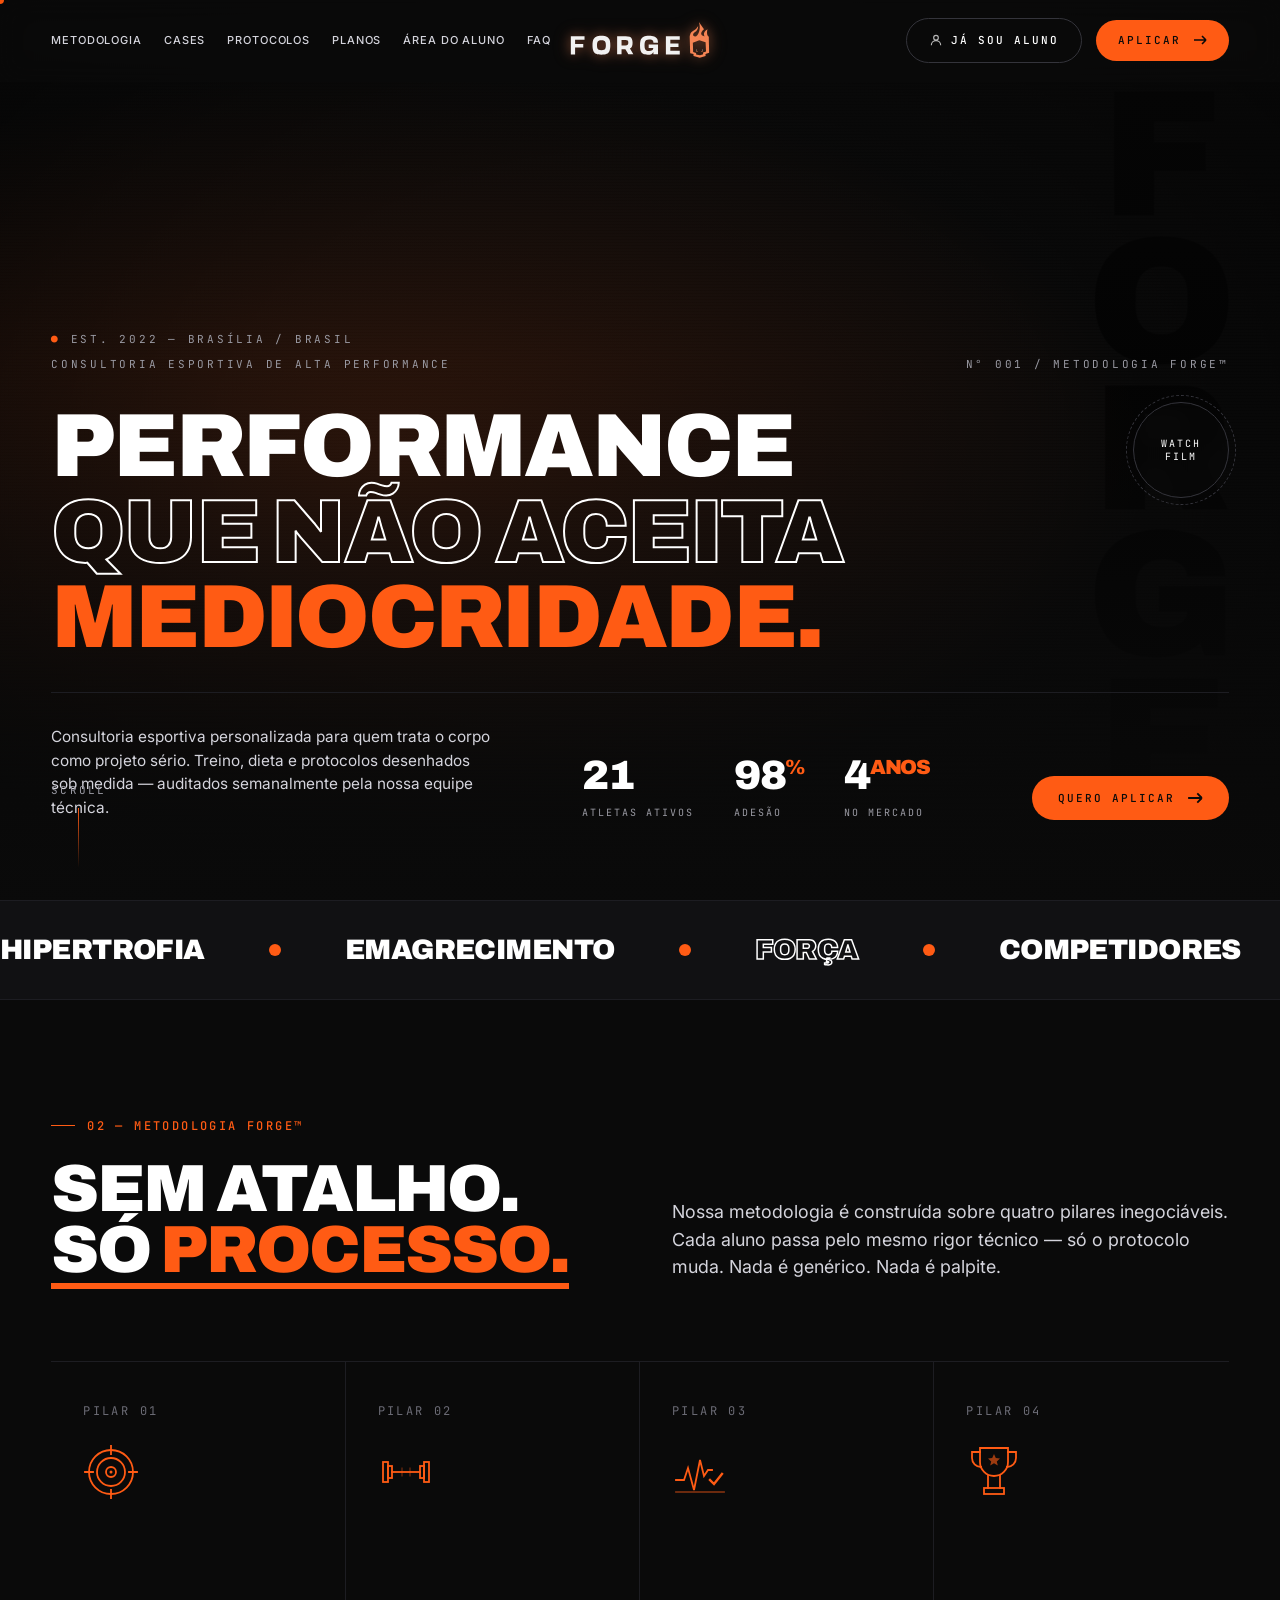
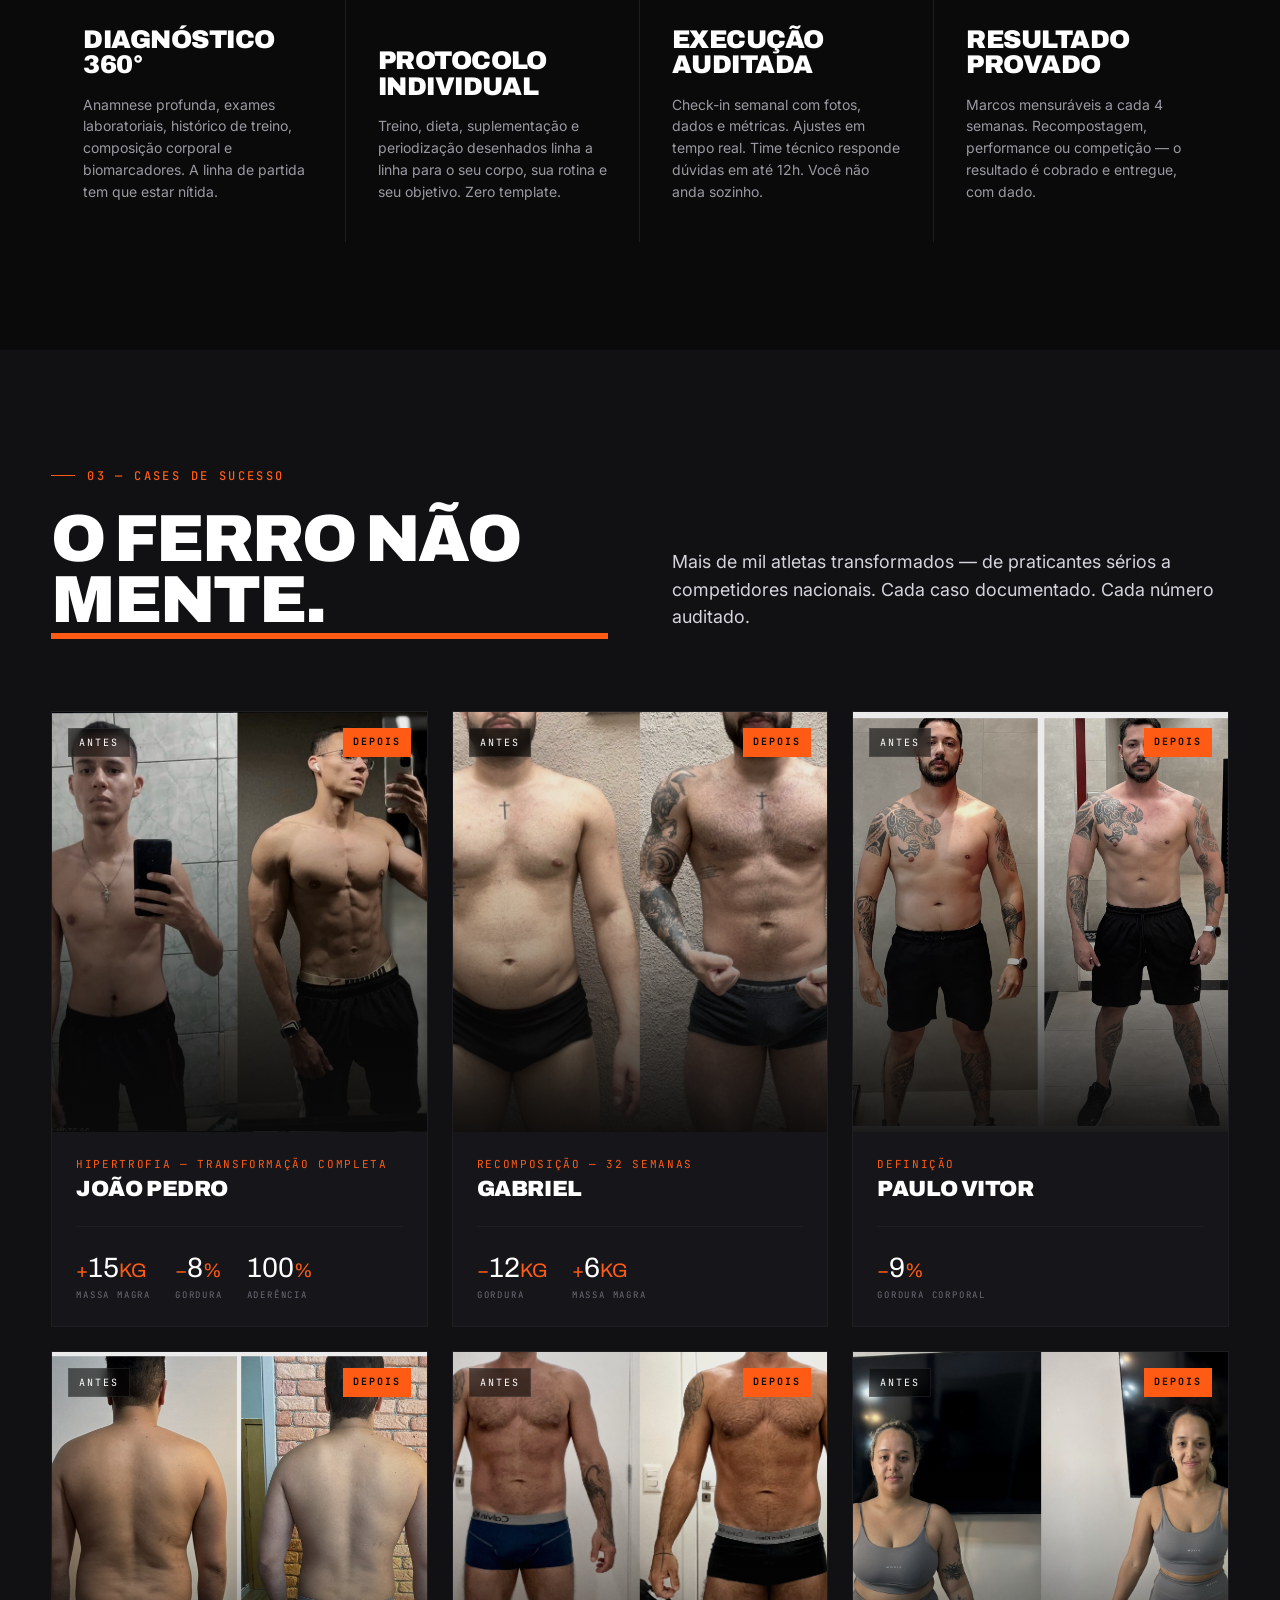
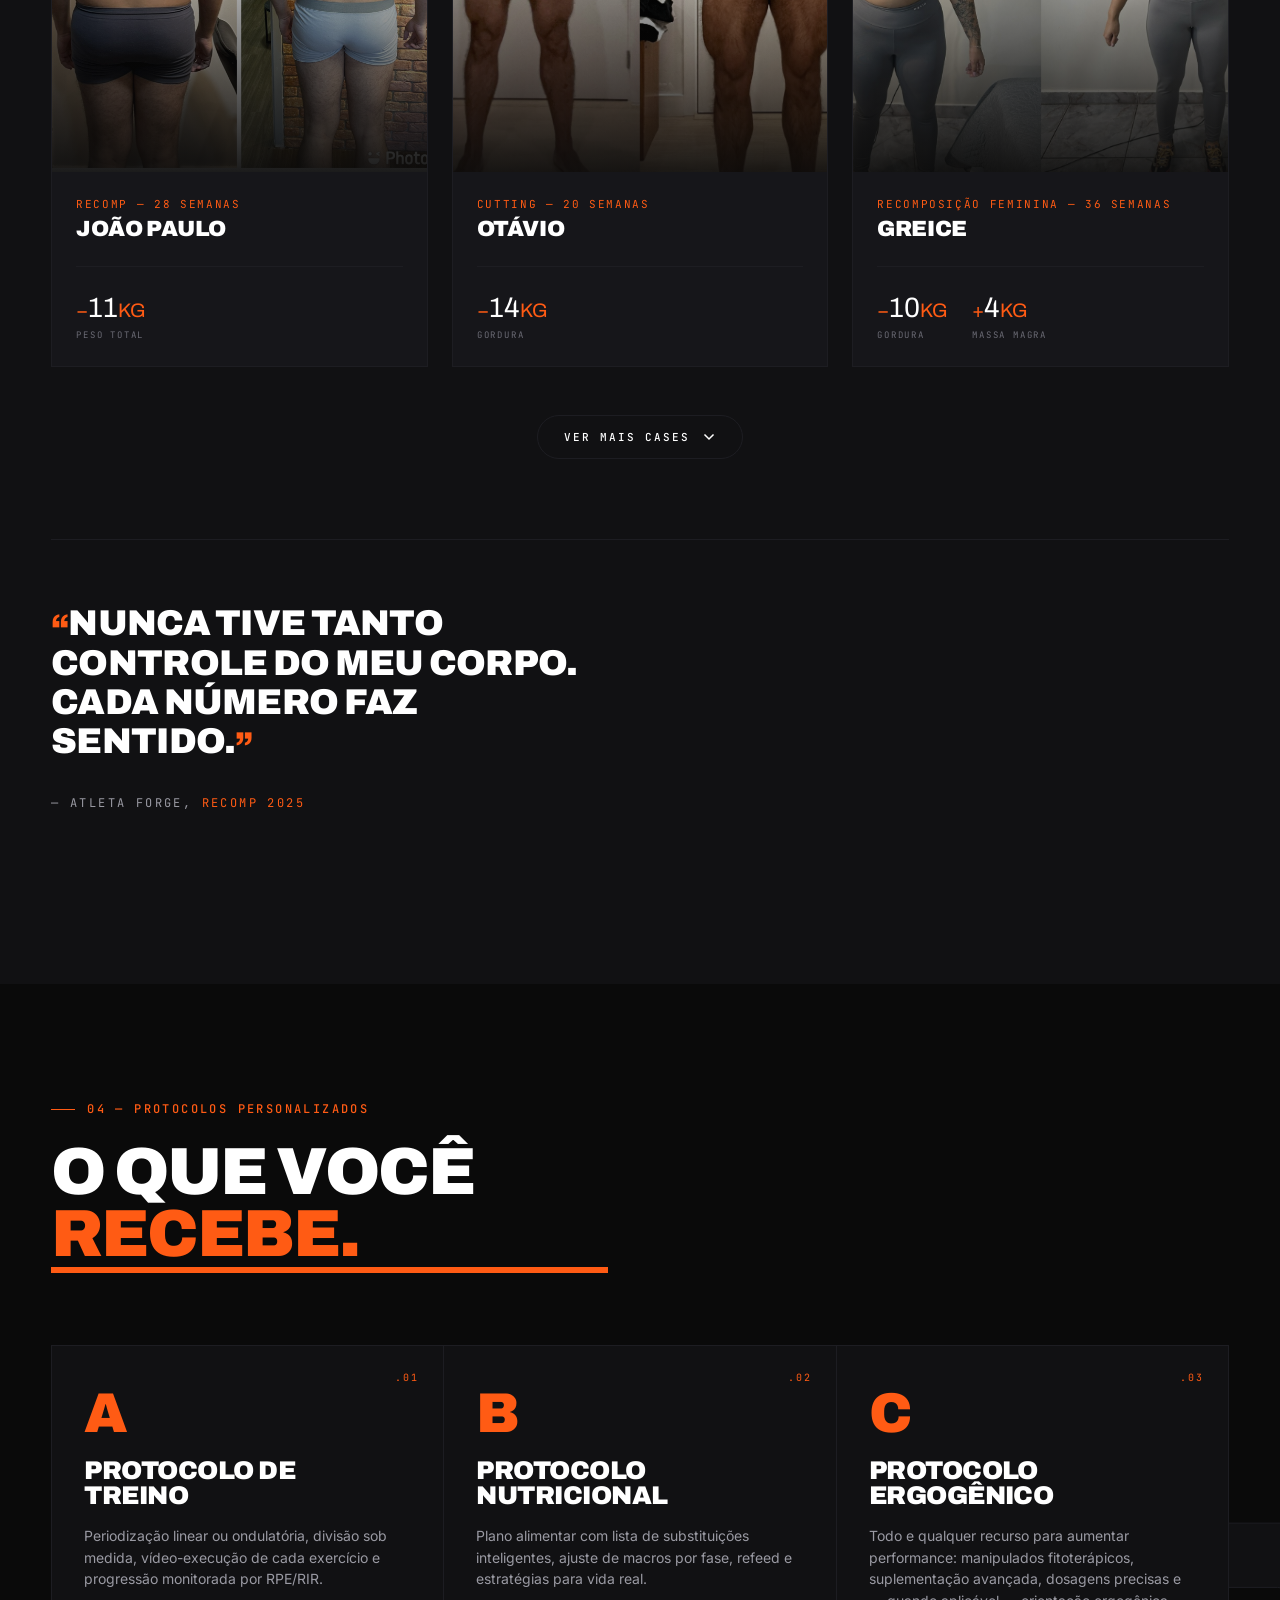
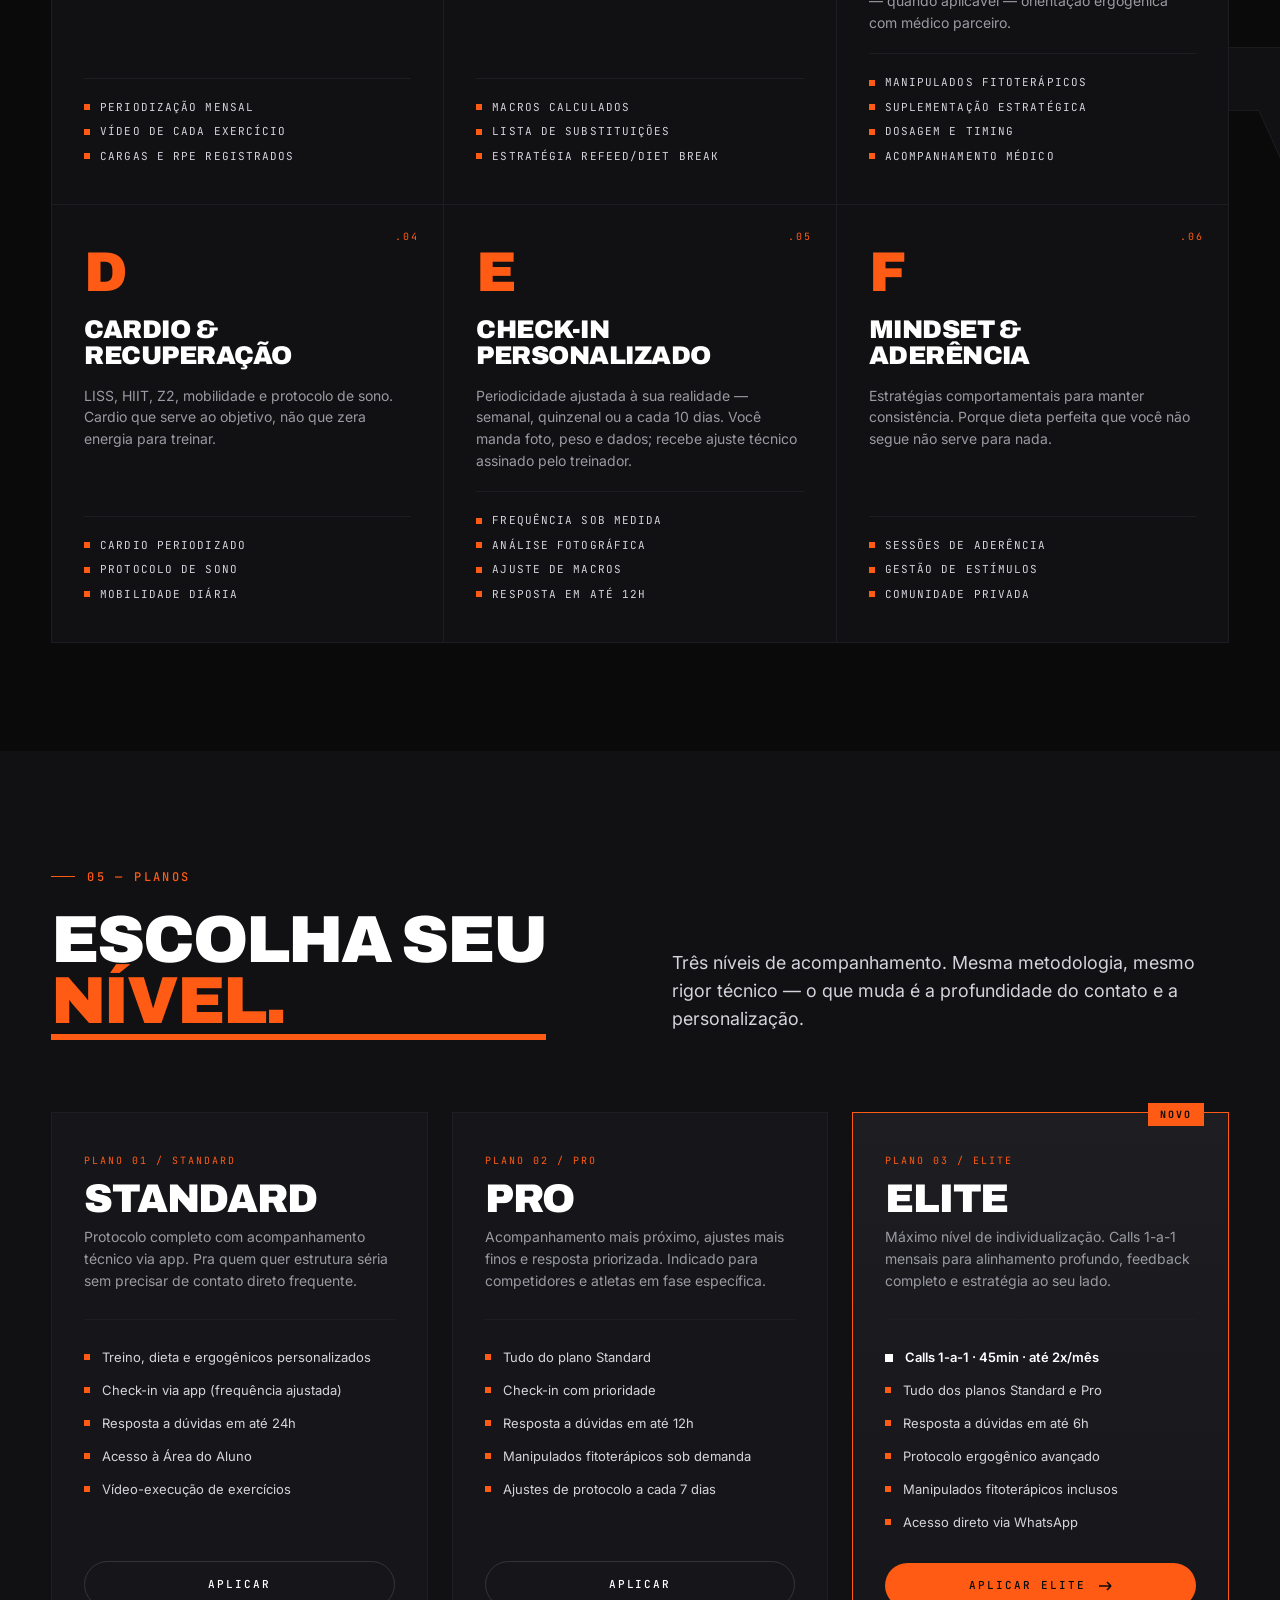
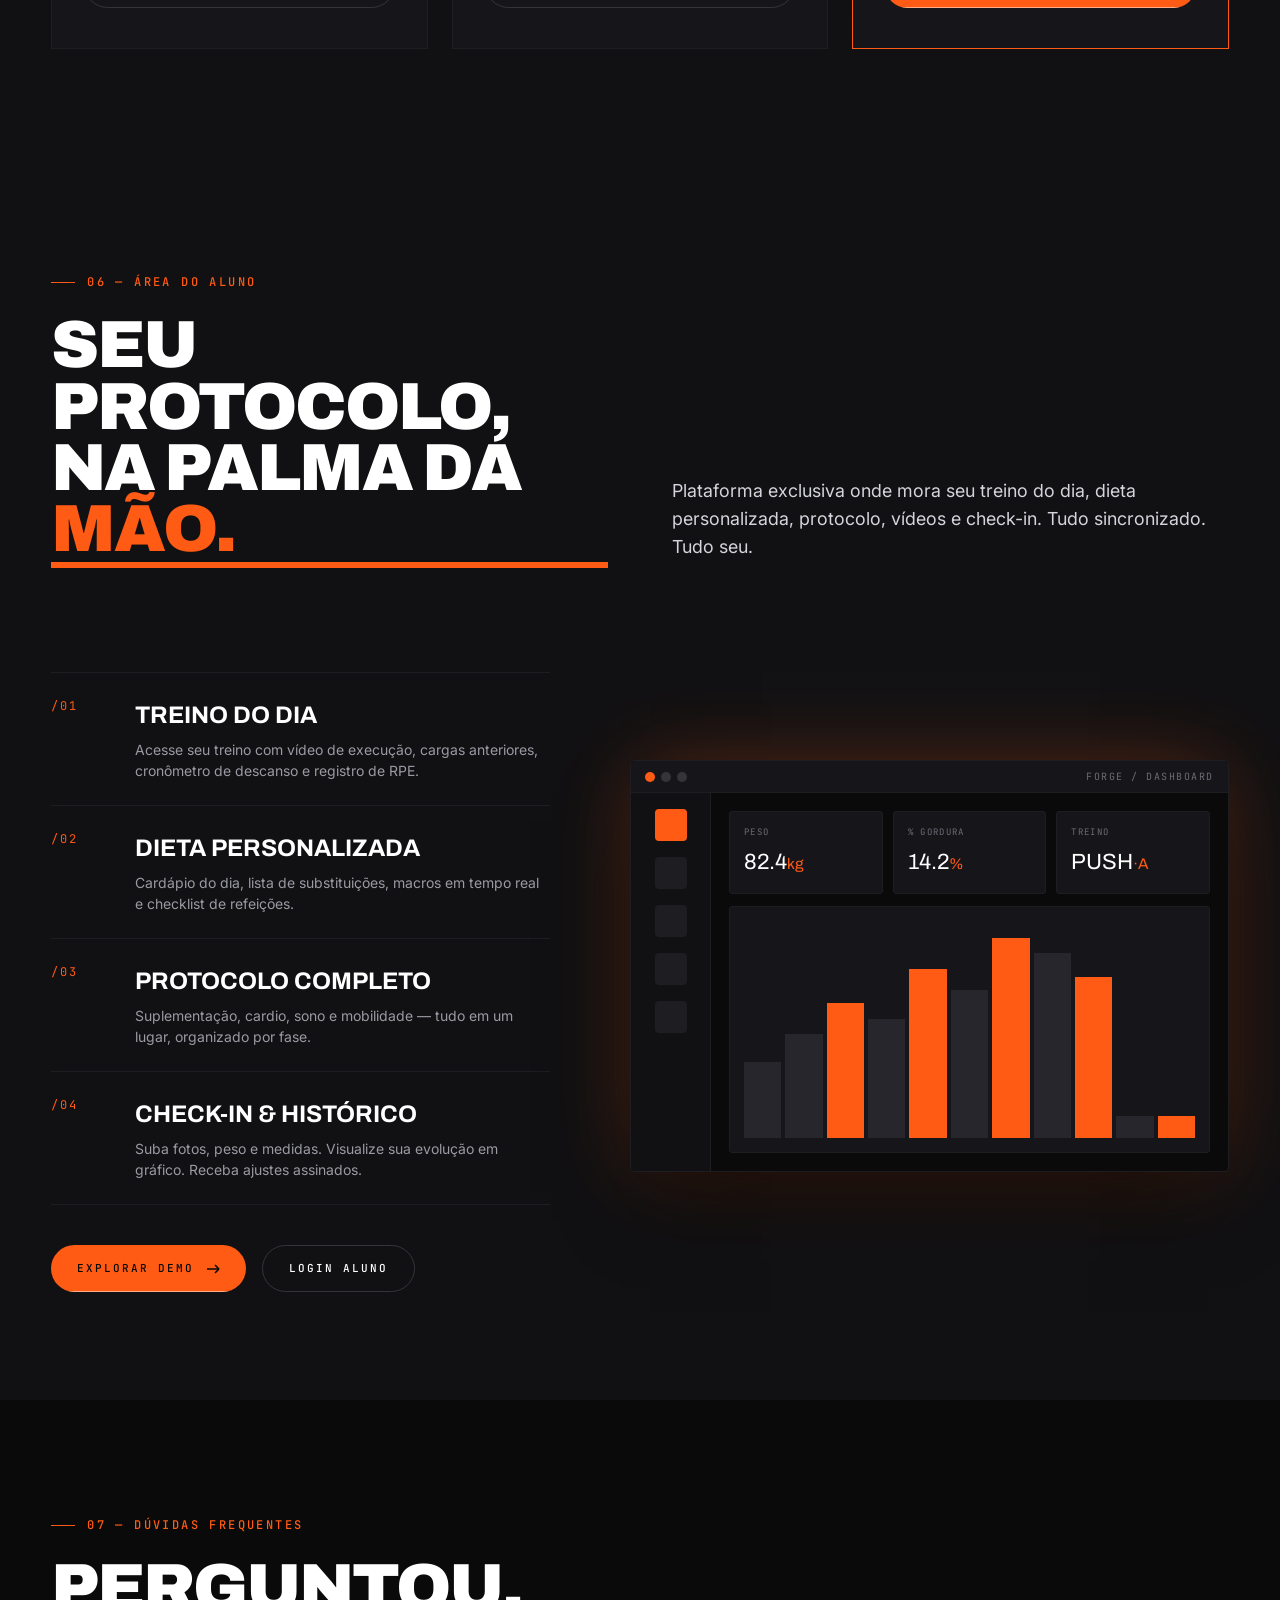
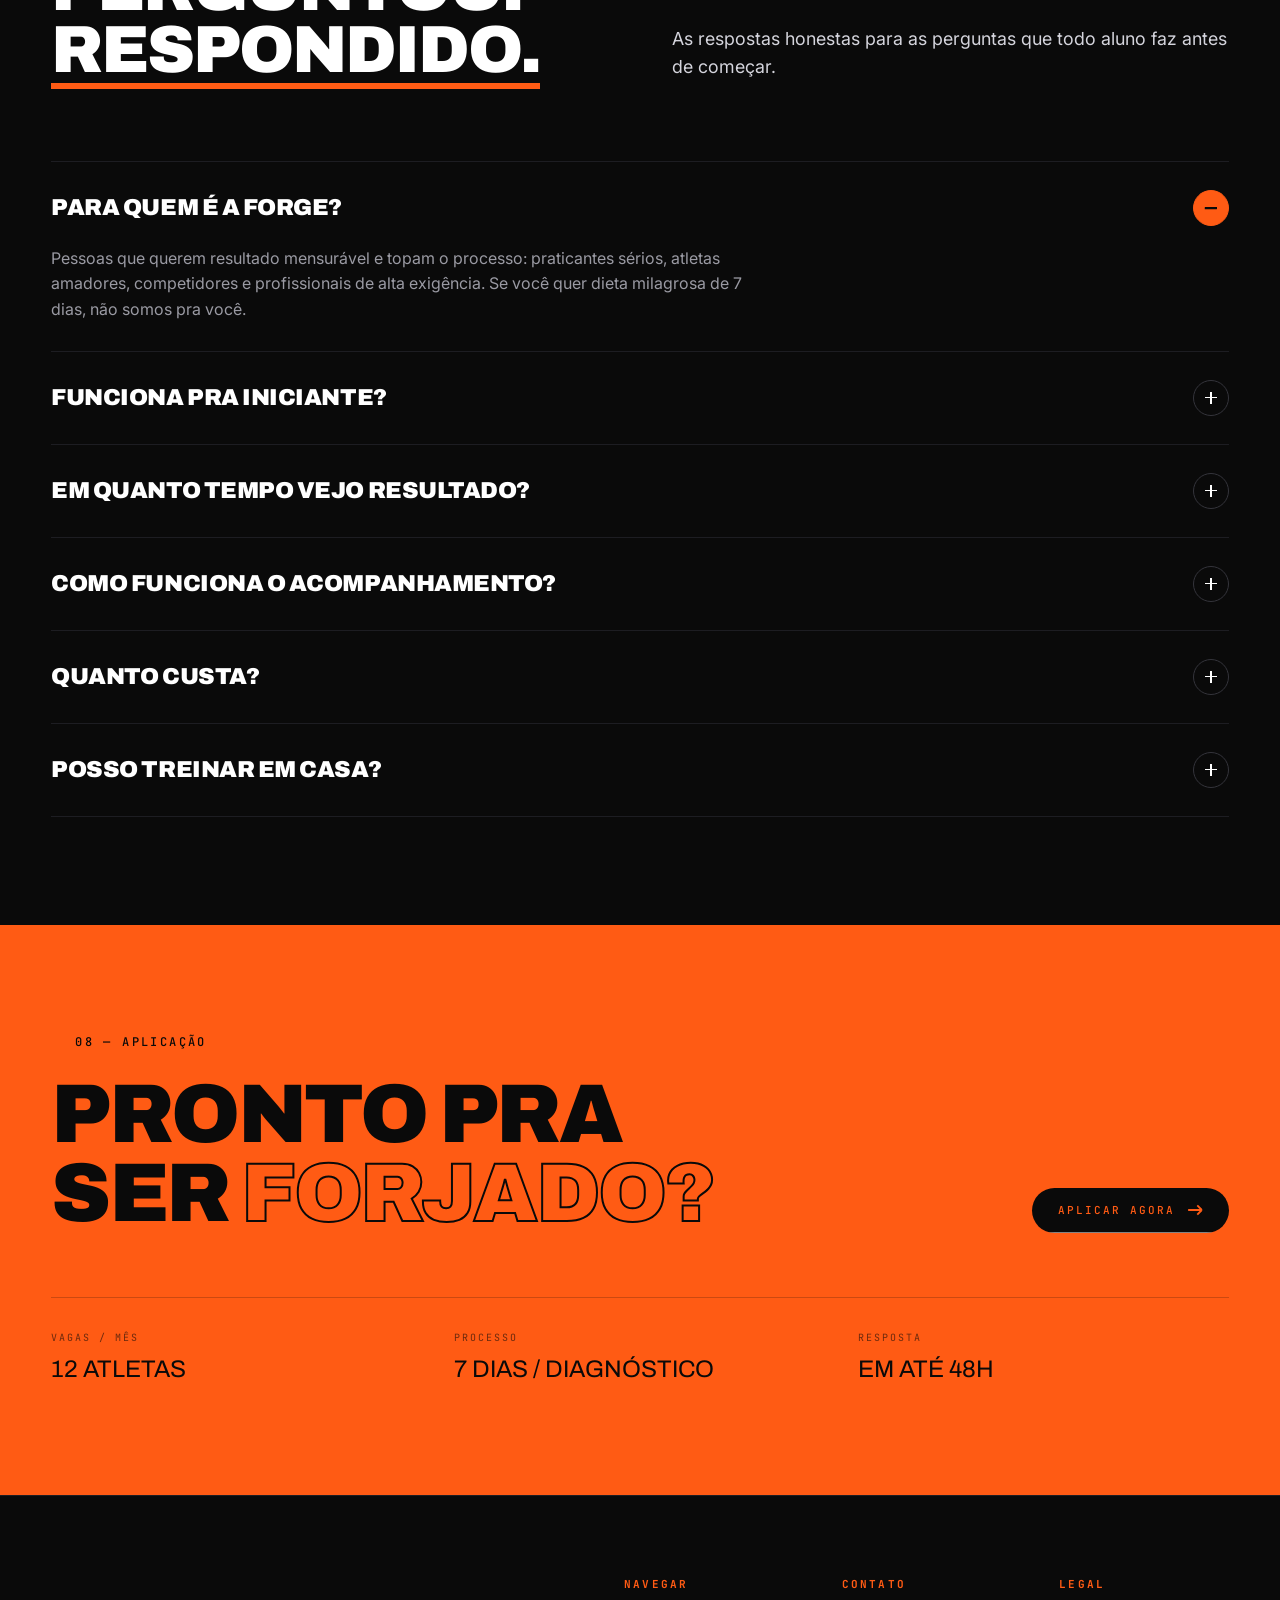
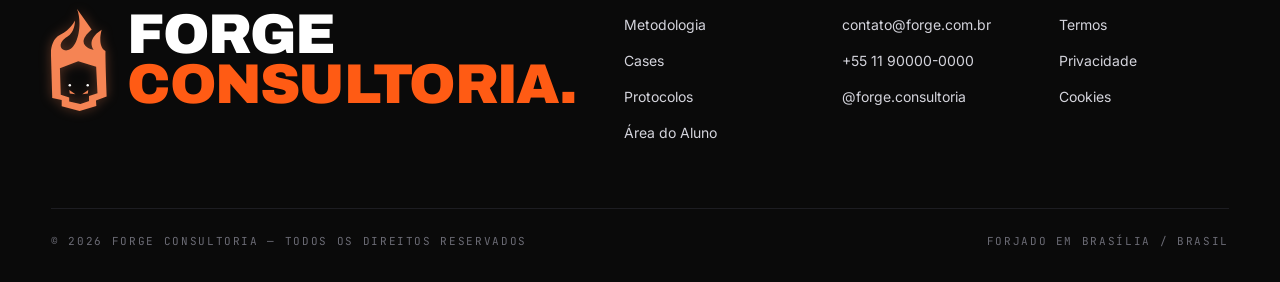
==== index.html @ 70655de9 "Implement FORGE landing page from design bundle Brings in the index.html and its imports (styles.css" ====
<!doctype html>
<html lang="pt-BR">
<head>
<meta charset="utf-8" />
<meta name="viewport" content="width=device-width, initial-scale=1" />
<title>FORGE — Consultoria Esportiva de Alta Performance</title>
<link rel="stylesheet" href="styles.css" />
<link rel="icon" href="assets/forge-logo.svg" type="image/svg+xml" />
</head>
<body>

<!-- ============ NAV ============ -->
<header class="nav">
  <nav class="nav-links nav-links-left">
    <a href="#metodologia">Metodologia</a>
    <a href="#cases">Cases</a>
    <a href="#protocolos">Protocolos</a>
    <a href="#planos">Planos</a>
    <a href="#area-aluno">Área do Aluno</a>
    <a href="#faq">FAQ</a>
  </nav>
  <a class="nav-logo" href="#top" aria-label="FORGE">
    <span data-forge-wordmark="36" class="nav-wordmark"></span>
  </a>
  <div class="nav-actions">
    <a href="area-aluno.html" class="nav-student">
      <svg width="14" height="14" viewBox="0 0 24 24" fill="none" stroke="currentColor" stroke-width="2">
        <path d="M12 12a4 4 0 100-8 4 4 0 000 8zM4 21a8 8 0 0116 0"/>
      </svg>
      <span>Já sou Aluno</span>
    </a>
    <a href="aplicar.html" class="btn btn-primary nav-cta" style="padding:12px 22px"><span>Aplicar</span>
      <svg width="14" height="10" viewBox="0 0 14 10" fill="none"><path d="M1 5h12m0 0L9 1m4 4L9 9" stroke="currentColor" stroke-width="1.6"/></svg>
    </a>
  </div>
</header>

<!-- ============ HERO ============ -->
<section class="hero" id="top">
  <div class="hero-video">
    <video class="hero-video-el" src="assets/hero.mp4" autoplay muted loop playsinline preload="auto"></video>
    <div class="hero-mesh" aria-hidden="true"></div>
    <div class="hero-figure" aria-hidden="true">
      <span class="hero-wordmark">F</span>
      <span class="hero-wordmark">O</span>
      <span class="hero-wordmark">R</span>
      <span class="hero-wordmark">G</span>
      <span class="hero-wordmark">E</span>
    </div>
  </div>

  <button class="hero-play" aria-label="Assistir">
    <span>WATCH<br/>FILM</span>
  </button>

  <div class="container hero-content">
    <div class="hero-meta">
      <div class="hero-meta-left">
        <span class="hero-meta-tag"><span>●</span> EST. 2022 — BRASÍLIA / BRASIL</span>
        <span class="hero-meta-tag">CONSULTORIA ESPORTIVA DE ALTA PERFORMANCE</span>
      </div>
      <div class="hero-meta-tag">N° 001 / METODOLOGIA FORGE™</div>
    </div>

    <h1 class="hero-title">
      <div class="word"><span style="animation-delay:.05s">PERFORMANCE</span></div>
      <div class="word"><span style="animation-delay:.20s" class="stroke">QUE NÃO ACEITA</span></div>
      <div class="word"><span style="animation-delay:.35s" class="orange">MEDIOCRIDADE.</span></div>
    </h1>

    <div class="hero-bottom">
      <p class="hero-desc">
        Consultoria esportiva personalizada para quem trata o corpo como projeto sério. Treino, dieta e protocolos desenhados sob medida — auditados semanalmente pela nossa equipe técnica.
      </p>
      <div class="hero-stats reveal">
        <div>
          <div class="hero-stat-num"><span class="count" data-to="21">0</span></div>
          <div class="hero-stat-label">Atletas Ativos</div>
        </div>
        <div>
          <div class="hero-stat-num"><span class="count" data-to="98">0</span><sup>%</sup></div>
          <div class="hero-stat-label">Adesão</div>
        </div>
        <div>
          <div class="hero-stat-num"><span class="count" data-to="4">0</span><sup>ANOS</sup></div>
          <div class="hero-stat-label">No Mercado</div>
        </div>
      </div>
      <a href="aplicar.html" class="btn btn-primary"><span>QUERO APLICAR</span>
        <svg width="16" height="12" viewBox="0 0 14 10" fill="none"><path d="M1 5h12m0 0L9 1m4 4L9 9" stroke="currentColor" stroke-width="1.6"/></svg>
      </a>
    </div>
  </div>

  <div class="hero-scroll">
    <span>SCROLL</span>
    <div class="hero-scroll-line"></div>
  </div>
</section>

<!-- ============ MARQUEE ============ -->
<div class="marquee" aria-hidden="true">
  <div class="marquee-track">
    <span>HIPERTROFIA <span class="dot"></span> EMAGRECIMENTO <span class="dot"></span> <span class="stroke">FORÇA</span> <span class="dot"></span> COMPETIDORES <span class="dot"></span> ATLETAS <span class="dot"></span> <span class="stroke">PERFORMANCE</span> <span class="dot"></span></span>
    <span>HIPERTROFIA <span class="dot"></span> EMAGRECIMENTO <span class="dot"></span> <span class="stroke">FORÇA</span> <span class="dot"></span> COMPETIDORES <span class="dot"></span> ATLETAS <span class="dot"></span> <span class="stroke">PERFORMANCE</span> <span class="dot"></span></span>
  </div>
</div>

<!-- ============ METODOLOGIA ============ -->
<section class="metodologia" id="metodologia">
  <div class="container">
    <div class="section-head">
      <div class="section-head-left">
        <span class="eyebrow reveal">02 — METODOLOGIA FORGE™</span>
        <h2 class="display h2 section-head-title title-line"><span>SEM ATALHO.<br/>SÓ <span style="color:var(--orange)">PROCESSO.</span></span></h2>
      </div>
      <p class="lead reveal">
        Nossa metodologia é construída sobre quatro pilares inegociáveis. Cada aluno passa pelo mesmo rigor técnico — só o protocolo muda. Nada é genérico. Nada é palpite.
      </p>
    </div>

    <div class="pillars reveal-stagger">
      <div class="pillar">
        <div>
          <div class="pillar-num">PILAR 01</div>
          <div class="pillar-icon">
            <!-- Diagnóstico: alvo com mira de scope -->
            <svg viewBox="0 0 56 56" fill="none" stroke-width="1.8" stroke-linecap="square">
              <circle cx="28" cy="28" r="22"/>
              <circle cx="28" cy="28" r="14"/>
              <circle cx="28" cy="28" r="5"/>
              <circle cx="28" cy="28" r="1.5" fill="currentColor" stroke="none"/>
              <path d="M28 2v8M28 46v8M2 28h8M46 28h8"/>
            </svg>
          </div>
        </div>
        <div>
          <h3 class="pillar-title">Diagnóstico<br/>360°</h3>
          <p class="pillar-desc">Anamnese profunda, exames laboratoriais, histórico de treino, composição corporal e biomarcadores. A linha de partida tem que estar nítida.</p>
        </div>
      </div>

      <div class="pillar">
        <div>
          <div class="pillar-num">PILAR 02</div>
          <div class="pillar-icon">
            <!-- Protocolo: barra de halter (peso individualizado) -->
            <svg viewBox="0 0 56 56" fill="none" stroke-width="1.8" stroke-linecap="square">
              <rect x="5" y="18" width="5" height="20"/>
              <rect x="10" y="22" width="4" height="12"/>
              <line x1="14" y1="28" x2="42" y2="28"/>
              <rect x="42" y="22" width="4" height="12"/>
              <rect x="46" y="18" width="5" height="20"/>
              <line x1="24" y1="24" x2="24" y2="32" stroke-width="1" opacity="0.5"/>
              <line x1="32" y1="24" x2="32" y2="32" stroke-width="1" opacity="0.5"/>
            </svg>
          </div>
        </div>
        <div>
          <h3 class="pillar-title">Protocolo<br/>Individual</h3>
          <p class="pillar-desc">Treino, dieta, suplementação e periodização desenhados linha a linha para o seu corpo, sua rotina e seu objetivo. Zero template.</p>
        </div>
      </div>

      <div class="pillar">
        <div>
          <div class="pillar-num">PILAR 03</div>
          <div class="pillar-icon">
            <!-- Execução: gráfico de progresso/heartbeat com check -->
            <svg viewBox="0 0 56 56" fill="none" stroke-width="1.8" stroke-linecap="square" stroke-linejoin="miter">
              <path d="M4 36h8l4-12 6 22 6-30 4 16 4-6h4"/>
              <path d="M38 36l4 4 8-10" stroke-width="2.4"/>
              <line x1="4" y1="48" x2="52" y2="48" opacity="0.4"/>
            </svg>
          </div>
        </div>
        <div>
          <h3 class="pillar-title">Execução<br/>Auditada</h3>
          <p class="pillar-desc">Check-in semanal com fotos, dados e métricas. Ajustes em tempo real. Time técnico responde dúvidas em até 12h. Você não anda sozinho.</p>
        </div>
      </div>

      <div class="pillar">
        <div>
          <div class="pillar-num">PILAR 04</div>
          <div class="pillar-icon">
            <!-- Resultado: troféu/medalha com cinta -->
            <svg viewBox="0 0 56 56" fill="none" stroke-width="1.8" stroke-linecap="square" stroke-linejoin="miter">
              <path d="M14 4h28v14a14 14 0 01-28 0V4z"/>
              <path d="M14 8H6v6c0 5 4 9 9 9M42 8h8v6c0 5-4 9-9 9"/>
              <line x1="22" y1="32" x2="22" y2="44"/>
              <line x1="34" y1="32" x2="34" y2="44"/>
              <rect x="18" y="44" width="20" height="6"/>
              <path d="M28 10l1.8 4 4.2.4-3.2 3 1 4.2-3.8-2.4L24.2 21.6l1-4.2L22 14.4l4.2-.4L28 10z" fill="currentColor" stroke="none" opacity="0.6"/>
            </svg>
          </div>
        </div>
        <div>
          <h3 class="pillar-title">Resultado<br/>Provado</h3>
          <p class="pillar-desc">Marcos mensuráveis a cada 4 semanas. Recompostagem, performance ou competição — o resultado é cobrado e entregue, com dado.</p>
        </div>
      </div>
    </div>
  </div>
</section>

<!-- ============ CASES ============ -->
<section class="cases" id="cases">
  <div class="container">
    <div class="section-head">
      <div class="section-head-left">
        <span class="eyebrow reveal">03 — CASES DE SUCESSO</span>
        <h2 class="display h2 section-head-title title-line"><span>O FERRO NÃO MENTE.</span></h2>
      </div>
      <p class="lead reveal">
        Mais de mil atletas transformados — de praticantes sérios a competidores nacionais. Cada caso documentado. Cada número auditado.
      </p>
    </div>

    <div class="cases-grid reveal-stagger">
      <article class="case">
        <div class="case-img">
          <img src="assets/cases/joao-pedro.jpg" alt="João Pedro — antes e depois" loading="lazy" />
          <div class="case-badge"><span>ANTES</span><span>DEPOIS</span></div>
        </div>
        <div class="case-info">
          <div class="case-cat">HIPERTROFIA — TRANSFORMAÇÃO COMPLETA</div>
          <h3 class="case-name">João Pedro</h3>
          <div class="case-meta">
            <div class="case-meta-item"><div class="num"><span class="pos">+</span>15<span class="pos">KG</span></div><div class="lbl">Massa Magra</div></div>
            <div class="case-meta-item"><div class="num"><span class="neg">−</span>8<span class="pos">%</span></div><div class="lbl">Gordura</div></div>
            <div class="case-meta-item"><div class="num">100<span class="pos">%</span></div><div class="lbl">Aderência</div></div>
          </div>
        </div>
      </article>

      <article class="case">
        <div class="case-img">
          <img src="assets/cases/gabriel-frente.jpg" alt="Gabriel — antes e depois" loading="lazy" />
          <div class="case-badge"><span>ANTES</span><span>DEPOIS</span></div>
        </div>
        <div class="case-info">
          <div class="case-cat">RECOMPOSIÇÃO — 32 SEMANAS</div>
          <h3 class="case-name">Gabriel</h3>
          <div class="case-meta">
            <div class="case-meta-item"><div class="num"><span class="neg">−</span>12<span class="pos">KG</span></div><div class="lbl">Gordura</div></div>
            <div class="case-meta-item"><div class="num"><span class="pos">+</span>6<span class="pos">KG</span></div><div class="lbl">Massa Magra</div></div>
          </div>
        </div>
      </article>

      <article class="case">
        <div class="case-img">
          <img src="assets/cases/paulo-vitor.jpg" alt="Paulo Vitor — antes e depois" loading="lazy" />
          <div class="case-badge"><span>ANTES</span><span>DEPOIS</span></div>
        </div>
        <div class="case-info">
          <div class="case-cat">DEFINIÇÃO</div>
          <h3 class="case-name">Paulo Vitor</h3>
          <div class="case-meta">
            <div class="case-meta-item"><div class="num"><span class="neg">−</span>9<span class="pos">%</span></div><div class="lbl">Gordura Corporal</div></div>
          </div>
        </div>
      </article>

      <article class="case">
        <div class="case-img">
          <img src="assets/cases/joao-paulo.jpg" alt="João Paulo — antes e depois" loading="lazy" />
          <div class="case-badge"><span>ANTES</span><span>DEPOIS</span></div>
        </div>
        <div class="case-info">
          <div class="case-cat">RECOMP — 28 SEMANAS</div>
          <h3 class="case-name">João Paulo</h3>
          <div class="case-meta">
            <div class="case-meta-item"><div class="num"><span class="neg">−</span>11<span class="pos">KG</span></div><div class="lbl">Peso Total</div></div>
          </div>
        </div>
      </article>

      <article class="case">
        <div class="case-img">
          <img src="assets/cases/otavio-frente.jpg" alt="Otávio — antes e depois" loading="lazy" />
          <div class="case-badge"><span>ANTES</span><span>DEPOIS</span></div>
        </div>
        <div class="case-info">
          <div class="case-cat">CUTTING — 20 SEMANAS</div>
          <h3 class="case-name">Otávio</h3>
          <div class="case-meta">
            <div class="case-meta-item"><div class="num"><span class="neg">−</span>14<span class="pos">KG</span></div><div class="lbl">Gordura</div></div>
          </div>
        </div>
      </article>

      <article class="case">
        <div class="case-img">
          <img src="assets/cases/greice-frente.jpg" alt="Greice frente — antes e depois" loading="lazy" />
          <div class="case-badge"><span>ANTES</span><span>DEPOIS</span></div>
        </div>
        <div class="case-info">
          <div class="case-cat">RECOMPOSIÇÃO FEMININA — 36 SEMANAS</div>
          <h3 class="case-name">Greice</h3>
          <div class="case-meta">
            <div class="case-meta-item"><div class="num"><span class="neg">−</span>10<span class="pos">KG</span></div><div class="lbl">Gordura</div></div>
            <div class="case-meta-item"><div class="num"><span class="pos">+</span>4<span class="pos">KG</span></div><div class="lbl">Massa Magra</div></div>
          </div>
        </div>
      </article>

      <article class="case case-hidden" data-extra>
        <div class="case-img case-img-portrait">
          <img src="assets/cases/amanda-frente.png" alt="Amanda frente — antes e depois" loading="lazy" />
          <div class="case-badge"><span>ANTES</span><span>DEPOIS</span></div>
        </div>
        <div class="case-info">
          <div class="case-cat">EMAGRECIMENTO — 24 SEMANAS</div>
          <h3 class="case-name">Amanda</h3>
          <div class="case-meta">
            <div class="case-meta-item"><div class="num"><span class="neg">−</span>13<span class="pos">KG</span></div><div class="lbl">Peso Total</div></div>
          </div>
        </div>
      </article>

      <article class="case case-hidden" data-extra>
        <div class="case-img case-img-portrait">
          <img src="assets/cases/amanda-lado.png" alt="Amanda lado — antes e depois" loading="lazy" />
          <div class="case-badge"><span>ANTES</span><span>DEPOIS</span></div>
        </div>
        <div class="case-info">
          <div class="case-cat">RECOMP — PERFIL LATERAL</div>
          <h3 class="case-name">Amanda</h3>
          <div class="case-meta">
            <div class="case-meta-item"><div class="num"><span class="neg">−</span>9<span class="pos">%</span></div><div class="lbl">Gordura</div></div>
          </div>
        </div>
      </article>

      <article class="case case-hidden" data-extra>
        <div class="case-img case-img-portrait">
          <img src="assets/cases/elzo-costas.png" alt="Elzo costas — antes e depois" loading="lazy" />
          <div class="case-badge"><span>ANTES</span><span>DEPOIS</span></div>
        </div>
        <div class="case-info">
          <div class="case-cat">CUTTING — 32 SEMANAS</div>
          <h3 class="case-name">Elzo</h3>
          <div class="case-meta">
            <div class="case-meta-item"><div class="num"><span class="neg">−</span>16<span class="pos">KG</span></div><div class="lbl">Peso Total</div></div>
          </div>
        </div>
      </article>

      <article class="case case-hidden" data-extra>
        <div class="case-img case-img-portrait">
          <img src="assets/cases/elzo-lado.png" alt="Elzo lado — antes e depois" loading="lazy" />
          <div class="case-badge"><span>ANTES</span><span>DEPOIS</span></div>
        </div>
        <div class="case-info">
          <div class="case-cat">DEFINIÇÃO — PERFIL LATERAL</div>
          <h3 class="case-name">Elzo</h3>
          <div class="case-meta">
            <div class="case-meta-item"><div class="num"><span class="neg">−</span>11<span class="pos">%</span></div><div class="lbl">Gordura</div></div>
          </div>
        </div>
      </article>

      <article class="case case-hidden" data-extra>
        <div class="case-img">
          <img src="assets/cases/greice-costas.jpg" alt="Greice costas — antes e depois" loading="lazy" />
          <div class="case-badge"><span>ANTES</span><span>DEPOIS</span></div>
        </div>
        <div class="case-info">
          <div class="case-cat">RECOMP — VISTA POSTERIOR</div>
          <h3 class="case-name">Greice</h3>
          <div class="case-meta">
            <div class="case-meta-item"><div class="num"><span class="pos">+</span>4<span class="pos">KG</span></div><div class="lbl">Glúteo / Posterior</div></div>
          </div>
        </div>
      </article>
    </div>

    <div class="cases-more-wrap">
      <button class="btn btn-ghost cases-more-btn" type="button" data-cases-toggle>
        <span class="cases-more-label">VER MAIS CASES</span>
        <svg width="14" height="14" viewBox="0 0 14 14" fill="none" aria-hidden="true"><path d="M3 5L7 9L11 5" stroke="currentColor" stroke-width="1.5" stroke-linecap="square"/></svg>
      </button>
    </div>

    <div class="testimonial-band">
      <div class="testimonial reveal-text">
        <span><span class="quote-mark">“</span>NUNCA TIVE TANTO CONTROLE DO MEU CORPO. CADA NÚMERO FAZ SENTIDO.<span class="quote-mark">”</span></span>
      </div>
      <div class="testimonial-author reveal">— ATLETA FORGE, <span>RECOMP 2025</span></div>
    </div>
  </div>
</section>

<!-- ============ PROTOCOLOS ============ -->
<section class="protocolos" id="protocolos">
  <div class="protocolos-bg">FORGE</div>
  <div class="container">
    <div class="section-head">
      <div class="section-head-left">
        <span class="eyebrow reveal">04 — PROTOCOLOS PERSONALIZADOS</span>
        <h2 class="display h2 section-head-title title-line"><span>O QUE VOCÊ <span style="color:var(--orange)">RECEBE.</span></span></h2>
      </div>
      <p class="lead reveal">
        Cada protocolo é construído por uma equipe multidisciplinar — treinador-chefe, nutricionista esportivo e médico parceiro. Nada de planilha pronta.
      </p>
    </div>

    <div class="protocols-grid reveal-stagger">
      <div class="protocol">
        <span class="protocol-tag">.01</span>
        <div class="protocol-num">A</div>
        <h3 class="protocol-title">Protocolo de<br/>Treino</h3>
        <p class="protocol-desc">Periodização linear ou ondulatória, divisão sob medida, vídeo-execução de cada exercício e progressão monitorada por RPE/RIR.</p>
        <ul class="protocol-list">
          <li>Periodização Mensal</li>
          <li>Vídeo de Cada Exercício</li>
          <li>Cargas e RPE Registrados</li>
        </ul>
      </div>
      <div class="protocol">
        <span class="protocol-tag">.02</span>
        <div class="protocol-num">B</div>
        <h3 class="protocol-title">Protocolo<br/>Nutricional</h3>
        <p class="protocol-desc">Plano alimentar com lista de substituições inteligentes, ajuste de macros por fase, refeed e estratégias para vida real.</p>
        <ul class="protocol-list">
          <li>Macros Calculados</li>
          <li>Lista de Substituições</li>
          <li>Estratégia Refeed/Diet Break</li>
        </ul>
      </div>
      <div class="protocol">
        <span class="protocol-tag">.03</span>
        <div class="protocol-num">C</div>
        <h3 class="protocol-title">Protocolo<br/>Ergogênico</h3>
        <p class="protocol-desc">Todo e qualquer recurso para aumentar performance: manipulados fitoterápicos, suplementação avançada, dosagens precisas e — quando aplicável — orientação ergogênica com médico parceiro.</p>
        <ul class="protocol-list">
          <li>Manipulados Fitoterápicos</li>
          <li>Suplementação Estratégica</li>
          <li>Dosagem e Timing</li>
          <li>Acompanhamento Médico</li>
        </ul>
      </div>
      <div class="protocol">
        <span class="protocol-tag">.04</span>
        <div class="protocol-num">D</div>
        <h3 class="protocol-title">Cardio &<br/>Recuperação</h3>
        <p class="protocol-desc">LISS, HIIT, Z2, mobilidade e protocolo de sono. Cardio que serve ao objetivo, não que zera energia para treinar.</p>
        <ul class="protocol-list">
          <li>Cardio Periodizado</li>
          <li>Protocolo de Sono</li>
          <li>Mobilidade Diária</li>
        </ul>
      </div>
      <div class="protocol">
        <span class="protocol-tag">.05</span>
        <div class="protocol-num">E</div>
        <h3 class="protocol-title">Check-in<br/>Personalizado</h3>
        <p class="protocol-desc">Periodicidade ajustada à sua realidade — semanal, quinzenal ou a cada 10 dias. Você manda foto, peso e dados; recebe ajuste técnico assinado pelo treinador.</p>
        <ul class="protocol-list">
          <li>Frequência Sob Medida</li>
          <li>Análise Fotográfica</li>
          <li>Ajuste de Macros</li>
          <li>Resposta em até 12h</li>
        </ul>
      </div>
      <div class="protocol">
        <span class="protocol-tag">.06</span>
        <div class="protocol-num">F</div>
        <h3 class="protocol-title">Mindset &<br/>Aderência</h3>
        <p class="protocol-desc">Estratégias comportamentais para manter consistência. Porque dieta perfeita que você não segue não serve para nada.</p>
        <ul class="protocol-list">
          <li>Sessões de Aderência</li>
          <li>Gestão de Estímulos</li>
          <li>Comunidade Privada</li>
        </ul>
      </div>
    </div>
  </div>
</section>

<!-- ============ PLANOS ============ -->
<section class="planos" id="planos">
  <div class="container">
    <div class="section-head">
      <div class="section-head-left">
        <span class="eyebrow reveal">05 — PLANOS</span>
        <h2 class="display h2 section-head-title title-line"><span>ESCOLHA SEU<br/><span style="color:var(--orange)">NÍVEL.</span></span></h2>
      </div>
      <p class="lead reveal">Três níveis de acompanhamento. Mesma metodologia, mesmo rigor técnico — o que muda é a profundidade do contato e a personalização.</p>
    </div>

    <div class="plans-grid reveal-stagger">
      <div class="plan">
        <div class="plan-tag">PLANO 01 / STANDARD</div>
        <h3 class="plan-name">Standard</h3>
        <p class="plan-desc">Protocolo completo com acompanhamento técnico via app. Pra quem quer estrutura séria sem precisar de contato direto frequente.</p>
        <ul class="plan-features">
          <li>Treino, dieta e ergogênicos personalizados</li>
          <li>Check-in via app (frequência ajustada)</li>
          <li>Resposta a dúvidas em até 24h</li>
          <li>Acesso à Área do Aluno</li>
          <li>Vídeo-execução de exercícios</li>
        </ul>
        <a href="aplicar.html" class="btn btn-ghost plan-cta">APLICAR</a>
      </div>

      <div class="plan">
        <div class="plan-tag">PLANO 02 / PRO</div>
        <h3 class="plan-name">Pro</h3>
        <p class="plan-desc">Acompanhamento mais próximo, ajustes mais finos e resposta priorizada. Indicado para competidores e atletas em fase específica.</p>
        <ul class="plan-features">
          <li>Tudo do plano Standard</li>
          <li>Check-in com prioridade</li>
          <li>Resposta a dúvidas em até 12h</li>
          <li>Manipulados fitoterápicos sob demanda</li>
          <li>Ajustes de protocolo a cada 7 dias</li>
        </ul>
        <a href="aplicar.html" class="btn btn-ghost plan-cta">APLICAR</a>
      </div>

      <div class="plan featured">
        <div class="plan-tag">PLANO 03 / ELITE</div>
        <h3 class="plan-name">Elite</h3>
        <p class="plan-desc">Máximo nível de individualização. Calls 1-a-1 mensais para alinhamento profundo, feedback completo e estratégia ao seu lado.</p>
        <ul class="plan-features">
          <li class="highlight">Calls 1-a-1 · 45min · até 2x/mês</li>
          <li>Tudo dos planos Standard e Pro</li>
          <li>Resposta a dúvidas em até 6h</li>
          <li>Protocolo ergogênico avançado</li>
          <li>Manipulados fitoterápicos inclusos</li>
          <li>Acesso direto via WhatsApp</li>
        </ul>
        <a href="aplicar.html" class="btn btn-primary plan-cta"><span>APLICAR ELITE</span>
          <svg width="14" height="10" viewBox="0 0 14 10" fill="none"><path d="M1 5h12m0 0L9 1m4 4L9 9" stroke="currentColor" stroke-width="1.6"/></svg>
        </a>
      </div>
    </div>
  </div>
</section>

<!-- ============ AREA DO ALUNO ============ -->
<section class="area-preview" id="area-aluno">
  <div class="container">
    <div class="section-head">
      <div class="section-head-left">
        <span class="eyebrow reveal">06 — ÁREA DO ALUNO</span>
        <h2 class="display h2 section-head-title title-line"><span>SEU PROTOCOLO,<br/>NA PALMA DA <span style="color:var(--orange)">MÃO.</span></span></h2>
      </div>
      <p class="lead reveal">
        Plataforma exclusiva onde mora seu treino do dia, dieta personalizada, protocolo, vídeos e check-in. Tudo sincronizado. Tudo seu.
      </p>
    </div>

    <div class="area-preview-grid">
      <div class="area-content reveal">
        <ul class="area-features">
          <li>
            <div class="num">/01</div>
            <div>
              <h4>Treino do Dia</h4>
              <p>Acesse seu treino com vídeo de execução, cargas anteriores, cronômetro de descanso e registro de RPE.</p>
            </div>
          </li>
          <li>
            <div class="num">/02</div>
            <div>
              <h4>Dieta Personalizada</h4>
              <p>Cardápio do dia, lista de substituições, macros em tempo real e checklist de refeições.</p>
            </div>
          </li>
          <li>
            <div class="num">/03</div>
            <div>
              <h4>Protocolo Completo</h4>
              <p>Suplementação, cardio, sono e mobilidade — tudo em um lugar, organizado por fase.</p>
            </div>
          </li>
          <li>
            <div class="num">/04</div>
            <div>
              <h4>Check-in & Histórico</h4>
              <p>Suba fotos, peso e medidas. Visualize sua evolução em gráfico. Receba ajustes assinados.</p>
            </div>
          </li>
        </ul>

        <div class="area-cta">
          <a href="area-aluno.html" class="btn btn-primary"><span>EXPLORAR DEMO</span>
            <svg width="14" height="10" viewBox="0 0 14 10" fill="none"><path d="M1 5h12m0 0L9 1m4 4L9 9" stroke="currentColor" stroke-width="1.6"/></svg>
          </a>
          <a href="area-aluno.html" class="btn btn-ghost">LOGIN ALUNO</a>
        </div>
      </div>

      <div class="area-mock reveal">
        <div class="area-mock-bar">
          <i></i><i></i><i></i>
          <span style="margin-left:auto;font-family:var(--mono);font-size:10px;color:var(--chumbo-300);letter-spacing:.15em">FORGE / DASHBOARD</span>
        </div>
        <div class="area-mock-content">
          <div class="area-mock-side">
            <i class="active"></i><i></i><i></i><i></i><i></i>
          </div>
          <div class="area-mock-main">
            <div class="area-mock-row">
              <div class="area-mock-card"><div class="lbl">Peso</div><div class="val">82.4<span>kg</span></div></div>
              <div class="area-mock-card"><div class="lbl">% Gordura</div><div class="val">14.2<span>%</span></div></div>
              <div class="area-mock-card"><div class="lbl">Treino</div><div class="val">PUSH<span>·A</span></div></div>
            </div>
            <div class="area-mock-chart">
              <div class="bar" data-h="35"></div>
              <div class="bar" data-h="48"></div>
              <div class="bar hi" data-h="62"></div>
              <div class="bar" data-h="55"></div>
              <div class="bar hi" data-h="78"></div>
              <div class="bar" data-h="68"></div>
              <div class="bar hi" data-h="92"></div>
              <div class="bar" data-h="85"></div>
              <div class="bar hi" data-h="74"></div>
              <div class="bar" data-h="88"></div>
              <div class="bar hi" data-h="96"></div>
            </div>
          </div>
        </div>
      </div>
    </div>
  </div>
</section>

<!-- ============ FAQ ============ -->
<section class="faq" id="faq">
  <div class="container">
    <div class="section-head">
      <div class="section-head-left">
        <span class="eyebrow reveal">07 — DÚVIDAS FREQUENTES</span>
        <h2 class="display h2 section-head-title title-line"><span>PERGUNTOU.<br/>RESPONDIDO.</span></h2>
      </div>
      <p class="lead reveal">As respostas honestas para as perguntas que todo aluno faz antes de começar.</p>
    </div>

    <div class="faq-list">
      <div class="faq-item open">
        <div class="faq-q"><div class="faq-q-text">Para quem é a Forge?</div><div class="faq-toggle"></div></div>
        <div class="faq-a">Pessoas que querem resultado mensurável e topam o processo: praticantes sérios, atletas amadores, competidores e profissionais de alta exigência. Se você quer dieta milagrosa de 7 dias, não somos pra você.</div>
      </div>
      <div class="faq-item">
        <div class="faq-q"><div class="faq-q-text">Funciona pra iniciante?</div><div class="faq-toggle"></div></div>
        <div class="faq-a">Funciona — desde que você esteja disposto a executar. Iniciantes têm um protocolo de calibração nas primeiras 4 semanas, focado em técnica e adesão.</div>
      </div>
      <div class="faq-item">
        <div class="faq-q"><div class="faq-q-text">Em quanto tempo vejo resultado?</div><div class="faq-toggle"></div></div>
        <div class="faq-a">Mudanças mensuráveis em 4 semanas. Mudanças visíveis em 8–12 semanas. Transformação completa: 6 meses ou mais. Sem promessa de milagre.</div>
      </div>
      <div class="faq-item">
        <div class="faq-q"><div class="faq-q-text">Como funciona o acompanhamento?</div><div class="faq-toggle"></div></div>
        <div class="faq-a">Check-in semanal obrigatório com fotos, peso e dados. Ajuste de protocolo toda semana. Resposta a dúvidas em até 12h via app. Reunião mensal por vídeo com o treinador.</div>
      </div>
      <div class="faq-item">
        <div class="faq-q"><div class="faq-q-text">Quanto custa?</div><div class="faq-toggle"></div></div>
        <div class="faq-a">Investimento varia por nível de acompanhamento (Standard, Pro, Elite). Aplique e nossa equipe envia a proposta personalizada após o diagnóstico inicial.</div>
      </div>
      <div class="faq-item">
        <div class="faq-q"><div class="faq-q-text">Posso treinar em casa?</div><div class="faq-toggle"></div></div>
        <div class="faq-a">Sim, mas hipertrofia avançada exige carga progressiva real. Adaptamos para o equipamento que você tem — com transparência sobre o teto de resultado de cada cenário.</div>
      </div>
    </div>
  </div>
</section>

<!-- ============ CTA FINAL ============ -->
<section class="cta-final" id="cta">
  <div class="container">
    <div class="cta-final-content">
      <div>
        <span class="eyebrow reveal" style="color:var(--black);margin-bottom:24px;display:block">08 — APLICAÇÃO</span>
        <h2 class="cta-final-title reveal-text">
          <span>PRONTO PRA<br/>SER <span class="stroke">FORJADO?</span></span>
        </h2>
      </div>
      <a href="#" class="btn btn-primary"><span>APLICAR AGORA</span>
        <svg width="16" height="12" viewBox="0 0 14 10" fill="none"><path d="M1 5h12m0 0L9 1m4 4L9 9" stroke="currentColor" stroke-width="1.6"/></svg>
      </a>
    </div>
    <div class="cta-final-meta">
      <div class="cta-final-meta-item">
        <div class="lbl">VAGAS / MÊS</div>
        <div class="val">12 ATLETAS</div>
      </div>
      <div class="cta-final-meta-item">
        <div class="lbl">PROCESSO</div>
        <div class="val">7 DIAS / DIAGNÓSTICO</div>
      </div>
      <div class="cta-final-meta-item">
        <div class="lbl">RESPOSTA</div>
        <div class="val">EM ATÉ 48H</div>
      </div>
    </div>
  </div>
</section>

<!-- ============ FOOTER ============ -->
<footer class="footer">
  <div class="container">
    <div class="footer-grid">
      <div class="footer-brand reveal" style="display:flex;align-items:center;gap:20px;flex-wrap:nowrap">
        <span data-forge-logo="56" aria-hidden="true"></span>
        <span style="display:flex;flex-direction:column;line-height:0.9;align-items:flex-start">
          <span>FORGE</span>
          <span class="orange">CONSULTORIA.</span>
        </span>
      </div>
      <div class="footer-col">
        <h5>Navegar</h5>
        <ul>
          <li><a href="#metodologia">Metodologia</a></li>
          <li><a href="#cases">Cases</a></li>
          <li><a href="#protocolos">Protocolos</a></li>
          <li><a href="#area-aluno">Área do Aluno</a></li>
        </ul>
      </div>
      <div class="footer-col">
        <h5>Contato</h5>
        <ul>
          <li><a href="mailto:contato@forge.com.br">contato@forge.com.br</a></li>
          <li><a href="#">+55 11 90000-0000</a></li>
          <li><a href="#">@forge.consultoria</a></li>
        </ul>
      </div>
      <div class="footer-col">
        <h5>Legal</h5>
        <ul>
          <li><a href="#">Termos</a></li>
          <li><a href="#">Privacidade</a></li>
          <li><a href="#">Cookies</a></li>
        </ul>
      </div>
    </div>
    <div class="footer-bottom">
      <span>© 2026 FORGE CONSULTORIA — TODOS OS DIREITOS RESERVADOS</span>
      <span>FORJADO EM BRASÍLIA / BRASIL</span>
    </div>
  </div>
</footer>

<script src="forge-logo.js?v=2"></script>
<script src="app.js"></script>
</body>
</html>
---- styles.css ----
/* ============ FORGE CONSULTORIA ============ */
@import url('https://fonts.googleapis.com/css2?family=Archivo+Black&family=Archivo:wght@400;500;600;700;800;900&family=Inter:wght@300;400;500;600;700;800&family=JetBrains+Mono:wght@400;500;700&display=swap');

:root {
  --black: #0a0a0a;
  --chumbo-900: #111113;
  --chumbo-800: #16161a;
  --chumbo-700: #1d1d22;
  --chumbo-600: #26262c;
  --chumbo-500: #34343b;
  --chumbo-400: #4a4a52;
  --chumbo-300: #6b6b75;
  --chumbo-200: #9a9aa3;
  --chumbo-100: #d4d4dc;
  --white: #ffffff;
  --orange: #ff5b14;
  --orange-bright: #ff7a3d;
  --orange-deep: #d94a08;
  --orange-glow: rgba(255, 91, 20, 0.35);

  --display: 'Archivo', 'Inter', system-ui, sans-serif;
  --sans: 'Inter', system-ui, sans-serif;
  --mono: 'JetBrains Mono', 'Courier New', monospace;

  --max: 1440px;
  --gutter: clamp(20px, 4vw, 64px);

  --ease-out: cubic-bezier(0.16, 1, 0.3, 1);
  --ease-in-out: cubic-bezier(0.65, 0, 0.35, 1);
}

* { box-sizing: border-box; margin: 0; padding: 0; }

html { scroll-behavior: smooth; }

body {
  font-family: var(--sans);
  background: var(--black);
  color: var(--chumbo-100);
  line-height: 1.5;
  -webkit-font-smoothing: antialiased;
  overflow-x: hidden;
}

::selection { background: var(--orange); color: var(--black); }

img { display: block; max-width: 100%; }

a { color: inherit; text-decoration: none; }

/* ============ TYPOGRAPHY ============ */
.display {
  font-family: var(--display);
  text-transform: uppercase;
  letter-spacing: -0.03em;
  line-height: 0.92;
  color: var(--white);
  font-weight: 900;
}

.eyebrow {
  font-family: var(--mono);
  font-size: 12px;
  font-weight: 500;
  letter-spacing: 0.2em;
  text-transform: uppercase;
  color: var(--orange);
  display: inline-flex;
  align-items: center;
  gap: 12px;
}
.eyebrow::before {
  content: '';
  width: 24px;
  height: 1px;
  background: var(--orange);
  display: inline-block;
}

.h1 { font-size: clamp(44px, 7vw, 110px); }
.h2 { font-size: clamp(36px, 5.2vw, 84px); }
.h3 { font-size: clamp(26px, 3vw, 44px); }
.h4 { font-size: clamp(20px, 2vw, 28px); }

.lead {
  font-size: clamp(16px, 1.4vw, 20px);
  line-height: 1.55;
  color: var(--chumbo-100);
  max-width: 56ch;
}

.mono { font-family: var(--mono); }

/* ============ LAYOUT ============ */
.container {
  max-width: var(--max);
  margin: 0 auto;
  padding: 0 var(--gutter);
}

section {
  position: relative;
  padding: clamp(80px, 12vh, 160px) 0;
}

.section-num {
  font-family: var(--mono);
  font-size: 12px;
  color: var(--chumbo-300);
  letter-spacing: 0.2em;
}

/* ============ NAV ============ */
.nav {
  position: fixed;
  top: 0; left: 0; right: 0;
  z-index: 100;
  padding: 18px var(--gutter);
  display: flex;
  align-items: center;
  justify-content: space-between;
  background: rgba(10,10,10,0.7);
  backdrop-filter: blur(12px);
  -webkit-backdrop-filter: blur(12px);
  border-bottom: 1px solid transparent;
  transition: background 0.3s, padding 0.3s, border-color 0.3s;
}
.nav.scrolled {
  background: rgba(10,10,10,0.94);
  border-bottom-color: var(--chumbo-700);
  padding: 12px var(--gutter);
}
.nav-logo {
  display: flex;
  align-items: center;
  justify-content: center;
  position: absolute;
  left: 50%;
  top: 50%;
  transform: translate(-50%, -50%);
  z-index: 2;
}
.nav-wordmark {
  height: 36px;
  width: auto;
  display: inline-block;
  filter: drop-shadow(0 0 8px rgba(245,132,84,0.25));
}
@keyframes forgeWordFlicker {
  0%, 100% { opacity: 1; }
  47% { opacity: 1; }
  48% { opacity: 0.75; }
  49% { opacity: 1; }
  73% { opacity: 0.9; }
  75% { opacity: 1; }
}
.nav-links-left {
  grid-column: 1;
  justify-self: start;
}
.nav-cta {
  margin-left: auto;
}
.nav-actions {
  grid-column: 3;
  justify-self: end;
  display: flex;
  align-items: center;
  gap: 14px;
}
.nav-student {
  display: inline-flex;
  align-items: center;
  gap: 8px;
  font-family: var(--mono);
  font-size: 11px;
  letter-spacing: 0.18em;
  text-transform: uppercase;
  color: var(--white);
  padding: 13px 22px;
  border: 1px solid var(--chumbo-500);
  border-radius: 100px;
  text-decoration: none;
  transition: all 0.25s var(--ease-out);
  white-space: nowrap;
  font-weight: 500;
}
.nav-student svg { opacity: 0.7; transition: opacity 0.25s; }
.nav-student:hover {
  border-color: var(--orange);
  color: var(--orange);
  background: rgba(255,91,20,0.06);
}
.nav-student:hover svg { opacity: 1; }
@media (max-width: 880px) {
  .nav-student span { display: none; }
  .nav-student { padding: 11px 12px; }
}
.nav-links {
  display: flex;
  gap: 22px;
  font-size: 11px;
  font-weight: 500;
  letter-spacing: 0.08em;
  text-transform: uppercase;
}
.nav-links a {
  color: var(--chumbo-100);
  position: relative;
  transition: color 0.2s;
}
.nav-links a::after {
  content: '';
  position: absolute;
  bottom: -6px; left: 0;
  width: 0; height: 2px;
  background: var(--orange);
  transition: width 0.3s var(--ease-out);
}
.nav-links a:hover { color: var(--white); }
.nav-links a:hover::after { width: 100%; }

@media (max-width: 1180px) {
  .nav-links { display: none; }
  .nav { grid-template-columns: 1fr auto 1fr; }
}

/* ============ FORGE LOGO ANIMATIONS ============ */
.forge-logo-wrap { display: inline-block; position: relative; }
.forge-logo-img {
  transform-origin: 50% 30%;
  animation: logoFlick 1.6s ease-in-out infinite;
  filter: drop-shadow(0 0 6px rgba(255,91,20,0.35));
}
@keyframes logoFlick {
  0%, 100% { transform: scaleY(1) scaleX(1) translateY(0); filter: drop-shadow(0 0 6px rgba(255,91,20,0.35)); }
  25%      { transform: scaleY(1.025) scaleX(0.985) translateY(-0.5px); filter: drop-shadow(0 0 10px rgba(255,91,20,0.55)); }
  50%      { transform: scaleY(0.985) scaleX(1.015) translateY(0.5px); filter: drop-shadow(0 0 5px rgba(255,91,20,0.3)); }
  75%      { transform: scaleY(1.015) scaleX(0.99) translateY(-0.3px); filter: drop-shadow(0 0 9px rgba(255,91,20,0.5)); }
}
.forge-eyes-svg .pupil { transition: cx 0.08s linear, cy 0.08s linear; }

/* ============ BUTTONS ============ */
.btn {
  display: inline-flex;
  align-items: center;
  gap: 12px;
  padding: 14px 26px;
  font-family: var(--mono);
  font-size: 11px;
  font-weight: 500;
  letter-spacing: 0.18em;
  text-transform: uppercase;
  cursor: pointer;
  border: none;
  position: relative;
  overflow: hidden;
  border-radius: 100px;
  transition: transform 0.3s var(--ease-out);
  text-decoration: none;
}
.btn-primary {
  background: var(--orange);
  color: var(--black);
}
.btn-primary::before {
  content: '';
  position: absolute;
  inset: 0;
  background: var(--white);
  transform: translateY(100%);
  transition: transform 0.4s var(--ease-out);
  z-index: 0;
}
.btn-primary:hover::before { transform: translateY(0); }
.btn-primary span { position: relative; z-index: 1; }
.btn-primary svg { position: relative; z-index: 1; transition: transform 0.3s; }
.btn-primary:hover svg { transform: translateX(6px); }

.btn-ghost {
  background: transparent;
  color: var(--white);
  border: 1px solid var(--chumbo-500);
}
.btn-ghost:hover {
  border-color: var(--orange);
  color: var(--orange);
}

/* ============ HERO ============ */
.hero {
  position: relative;
  min-height: 100vh;
  padding-top: 120px;
  padding-bottom: 80px;
  display: flex;
  align-items: flex-end;
  overflow: hidden;
}
.hero-video {
  position: absolute;
  inset: 0;
  z-index: 0;
  background: var(--black);
  overflow: hidden;
}
.hero-video-el {
  position: absolute;
  inset: 0;
  width: 100%;
  height: 100%;
  object-fit: cover;
  z-index: 1;
  filter: contrast(1.15) saturate(0.7) brightness(0.65) grayscale(0.15);
}
/* malha / scanlines / CRT */
.hero-mesh {
  position: absolute;
  inset: 0;
  z-index: 2;
  pointer-events: none;
  background-image:
    repeating-linear-gradient(0deg, rgba(0,0,0,0.35) 0 1px, transparent 1px 3px),
    repeating-linear-gradient(90deg, rgba(255,91,20,0.06) 0 1px, transparent 1px 4px),
    radial-gradient(ellipse at center, transparent 40%, rgba(0,0,0,0.85) 100%);
  mix-blend-mode: multiply;
  opacity: 0.9;
}
.hero-mesh::after {
  content: '';
  position: absolute;
  inset: 0;
  background-image: url("data:image/svg+xml;utf8,<svg xmlns='http://www.w3.org/2000/svg' width='220' height='220'><filter id='n'><feTurbulence type='fractalNoise' baseFrequency='1.2' numOctaves='2' stitchTiles='stitch'/><feColorMatrix values='0 0 0 0 1  0 0 0 0 1  0 0 0 0 1  0 0 0 0.5 0'/></filter><rect width='100%25' height='100%25' filter='url(%23n)'/></svg>");
  opacity: 0.18;
  mix-blend-mode: overlay;
  animation: grain 0.7s steps(5) infinite;
}
.hero-video::after {
  content: '';
  position: absolute;
  inset: 0;
  background:
    linear-gradient(to bottom, rgba(10,10,10,0.5) 0%, rgba(10,10,10,0.25) 40%, rgba(10,10,10,0.98) 100%),
    radial-gradient(ellipse at 30% 50%, rgba(255,91,20,0.2), transparent 60%);
  z-index: 3;
}
.hero-video-inner {
  position: absolute;
  inset: 0;
  background-image:
    radial-gradient(circle at 20% 30%, rgba(255,91,20,0.22), transparent 40%),
    radial-gradient(circle at 80% 70%, rgba(255,91,20,0.15), transparent 50%),
    linear-gradient(135deg, #1a1a1c 0%, #0a0a0a 50%, #1a1a1c 100%);
  z-index: 1;
}
/* faux video grain + barbell silhouette via SVG */
.hero-video-inner::before {
  content: '';
  position: absolute;
  inset: 0;
  background-image: url("data:image/svg+xml;utf8,<svg xmlns='http://www.w3.org/2000/svg' width='200' height='200'><filter id='n'><feTurbulence type='fractalNoise' baseFrequency='0.85' numOctaves='2' stitchTiles='stitch'/><feColorMatrix values='0 0 0 0 0.06  0 0 0 0 0.06  0 0 0 0 0.06  0 0 0 0.4 0'/></filter><rect width='100%' height='100%' filter='url(%23n)'/></svg>");
  opacity: 0.5;
  mix-blend-mode: overlay;
  animation: grain 0.8s steps(6) infinite;
}
@keyframes grain {
  0%,100% { transform: translate(0,0); }
  20% { transform: translate(-3%, 2%); }
  40% { transform: translate(2%, -3%); }
  60% { transform: translate(-2%, -2%); }
  80% { transform: translate(3%, 3%); }
}

.hero-figure {
  position: absolute;
  right: 4%;
  top: 0;
  bottom: 0;
  width: auto;
  z-index: 1;
  pointer-events: none;
  display: flex;
  flex-direction: column;
  align-items: center;
  justify-content: center;
  gap: 0;
}
.hero-wordmark {
  font-family: var(--display);
  font-weight: 900;
  font-size: clamp(120px, 14vw, 220px);
  line-height: 0.82;
  letter-spacing: -0.04em;
  color: #000;
  opacity: 0.8;
  text-transform: uppercase;
  display: block;
  -webkit-text-stroke: 1px rgba(0,0,0,0.4);
}
@media (max-width: 1100px) { .hero-figure { display: none; } }

.hero-content {
  position: relative;
  z-index: 3;
  width: 100%;
}
.hero-meta {
  display: flex;
  justify-content: space-between;
  align-items: flex-end;
  margin-bottom: 32px;
  flex-wrap: wrap;
  gap: 24px;
}
.hero-meta-left { display: flex; flex-direction: column; gap: 8px; }
.hero-meta-tag {
  font-family: var(--mono);
  font-size: 11px;
  letter-spacing: 0.25em;
  color: var(--chumbo-200);
  text-transform: uppercase;
}
.hero-meta-tag span { color: var(--orange); }
.hero-title {
  font-family: var(--display);
  font-weight: 900;
  font-size: clamp(44px, 7vw, 108px);
  line-height: 0.95;
  text-transform: uppercase;
  color: var(--white);
  margin-bottom: 32px;
  letter-spacing: -0.03em;
}
.hero-title .stroke {
  -webkit-text-stroke: 2px var(--white);
  color: transparent;
}
.hero-title .orange { color: var(--orange); }
.hero-title .word {
  display: block;
  overflow: visible;
  vertical-align: top;
}
.hero-title .word > span {
  display: inline-block;
  opacity: 0;
  transform: translateY(40px);
  animation: wordUp 1s var(--ease-out) forwards;
}
@keyframes wordUp { to { transform: translateY(0); opacity: 1; } }

.hero-bottom {
  display: grid;
  grid-template-columns: 1.2fr 1fr auto;
  gap: 48px;
  align-items: end;
  border-top: 1px solid var(--chumbo-700);
  padding-top: 32px;
}
.hero-desc {
  font-size: clamp(15px, 1.2vw, 18px);
  color: var(--chumbo-100);
  max-width: 44ch;
  line-height: 1.55;
}
.hero-stats {
  display: flex;
  gap: 40px;
}
.hero-stat-num {
  font-family: var(--display);
  font-weight: 900;
  font-size: clamp(30px, 3.2vw, 46px);
  color: var(--white);
  line-height: 1;
  letter-spacing: -0.03em;
}
.hero-stat-num sup { color: var(--orange); font-size: 0.5em; vertical-align: super; }
.hero-stat-label {
  font-family: var(--mono);
  font-size: 10px;
  letter-spacing: 0.2em;
  color: var(--chumbo-200);
  text-transform: uppercase;
  margin-top: 8px;
}
@media (max-width: 880px) {
  .hero-bottom { grid-template-columns: 1fr; gap: 24px; }
  .hero-stats { gap: 24px; }
}

.hero-scroll {
  position: absolute;
  left: var(--gutter);
  bottom: 32px;
  z-index: 4;
  font-family: var(--mono);
  font-size: 11px;
  letter-spacing: 0.2em;
  text-transform: uppercase;
  color: var(--chumbo-200);
  display: flex;
  flex-direction: column;
  align-items: center;
  gap: 10px;
}
.hero-scroll-line {
  width: 1px; height: 60px;
  background: linear-gradient(to bottom, var(--orange), transparent);
  animation: scrollLine 2s ease-in-out infinite;
}
@keyframes scrollLine {
  0%,100% { transform: scaleY(1); transform-origin: top; }
  50% { transform: scaleY(0.4); transform-origin: top; }
}

/* play button on hero */
.hero-play {
  position: absolute;
  right: var(--gutter);
  top: 50%;
  z-index: 4;
  width: 96px; height: 96px;
  border-radius: 50%;
  border: 1px solid var(--chumbo-500);
  background: rgba(10,10,10,0.4);
  backdrop-filter: blur(6px);
  display: grid; place-items: center;
  cursor: pointer;
  transition: all 0.3s;
  font-family: var(--mono);
  font-size: 10px;
  letter-spacing: 0.2em;
  color: var(--white);
  text-transform: uppercase;
}
.hero-play::before {
  content: '';
  position: absolute;
  inset: -8px;
  border: 1px dashed var(--chumbo-500);
  border-radius: 50%;
  animation: spin 20s linear infinite;
}
@keyframes spin { to { transform: rotate(360deg); } }
.hero-play:hover { border-color: var(--orange); color: var(--orange); transform: translateY(-50%) scale(1.05); }
.hero-play { transform: translateY(-50%); }
@media (max-width: 1100px) { .hero-play { display: none; } }

/* ============ MARQUEE ============ */
.marquee {
  border-top: 1px solid var(--chumbo-700);
  border-bottom: 1px solid var(--chumbo-700);
  padding: 28px 0;
  overflow: hidden;
  background: var(--chumbo-900);
}
.marquee-track {
  display: flex;
  gap: 64px;
  animation: marquee 40s linear infinite;
  white-space: nowrap;
  font-family: var(--display);
  font-weight: 900;
  font-size: clamp(20px, 2.2vw, 30px);
  text-transform: uppercase;
  letter-spacing: -0.02em;
  color: var(--white);
}
.marquee-track > * { display: inline-flex; align-items: center; gap: 64px; }
.marquee-track .dot {
  width: 12px; height: 12px;
  background: var(--orange);
  border-radius: 50%;
  display: inline-block;
}
.marquee-track .stroke {
  -webkit-text-stroke: 1.5px var(--white);
  color: transparent;
}
@keyframes marquee {
  to { transform: translateX(-50%); }
}

/* ============ SECTION HEADERS ============ */
.section-head {
  display: grid;
  grid-template-columns: 1fr 1fr;
  gap: 64px;
  margin-bottom: 80px;
  align-items: end;
}
.section-head-left .eyebrow { margin-bottom: 24px; }
.section-head-title { max-width: 18ch; }
@media (max-width: 880px) {
  .section-head { grid-template-columns: 1fr; gap: 24px; margin-bottom: 48px; }
}

/* ============ METODOLOGIA ============ */
.metodologia { background: var(--black); }
.pillars {
  display: grid;
  grid-template-columns: repeat(4, 1fr);
  border-top: 1px solid var(--chumbo-700);
}
.pillar {
  padding: 40px 32px;
  border-right: 1px solid var(--chumbo-700);
  position: relative;
  cursor: pointer;
  transition: background 0.5s var(--ease-out);
  min-height: 480px;
  display: flex;
  flex-direction: column;
  justify-content: space-between;
  overflow: hidden;
}
.pillar:last-child { border-right: none; }
.pillar::before {
  content: '';
  position: absolute;
  inset: 0;
  background: var(--orange);
  transform: translateY(100%);
  transition: transform 0.5s var(--ease-out);
  z-index: 0;
}
.pillar:hover { color: var(--black); }
.pillar:hover::before { transform: translateY(0); }
.pillar > * { position: relative; z-index: 1; }
.pillar-num {
  font-family: var(--mono);
  font-size: 12px;
  letter-spacing: 0.2em;
  color: var(--chumbo-300);
  transition: color 0.4s;
}
.pillar:hover .pillar-num { color: var(--black); }
.pillar-icon {
  margin: 24px 0;
  width: 56px; height: 56px;
}
.pillar-icon svg { width: 100%; height: 100%; color: var(--orange); stroke: currentColor; transition: color 0.3s, stroke 0.3s; }
.pillar:hover .pillar-icon svg { color: var(--black); }
.pillar-title {
  font-family: var(--display);
  font-weight: 900;
  font-size: clamp(22px, 2vw, 28px);
  text-transform: uppercase;
  color: var(--white);
  letter-spacing: -0.02em;
  line-height: 1;
  transition: color 0.3s;
}
.pillar:hover .pillar-title { color: var(--black); }
.pillar-desc {
  font-size: 14px;
  color: var(--chumbo-200);
  line-height: 1.55;
  margin-top: 16px;
  transition: color 0.3s;
}
.pillar:hover .pillar-desc { color: var(--black); }
@media (max-width: 1000px) { .pillars { grid-template-columns: repeat(2, 1fr); } .pillar:nth-child(2) { border-right: none; } .pillar { border-bottom: 1px solid var(--chumbo-700); min-height: 360px; } }
@media (max-width: 600px) { .pillars { grid-template-columns: 1fr; } .pillar { border-right: none; } }

/* ============ CASES ============ */
.cases { background: var(--chumbo-900); }
.cases-grid {
  display: grid;
  grid-template-columns: repeat(3, 1fr);
  gap: 24px;
}
.case {
  background: var(--chumbo-800);
  border: 1px solid var(--chumbo-700);
  position: relative;
  overflow: hidden;
  cursor: pointer;
  transition: border-color 0.4s, transform 0.4s var(--ease-out);
}
.case:hover { border-color: var(--orange); }
.case-img {
  height: 420px;
  position: relative;
  overflow: hidden;
  background: linear-gradient(135deg, var(--chumbo-700), var(--chumbo-800));
}
.case-img > img {
  position: absolute;
  inset: 0;
  width: 100%;
  height: 100%;
  object-fit: cover;
  object-position: center;
  filter: grayscale(0.25) contrast(1.08) brightness(0.92);
  transition: filter 0.6s, transform 0.8s cubic-bezier(0.2, 0.8, 0.2, 1);
}
.case:hover .case-img > img {
  filter: grayscale(0) contrast(1.15) brightness(1);
  transform: scale(1.03);
}
.case-img-portrait > img { object-position: center top; }
.case-img-dual {
  display: grid;
  grid-template-rows: 1fr 1fr;
  gap: 2px;
}
.case-img-dual > img {
  position: relative;
  width: 100%;
  height: 100%;
  object-fit: cover;
}
.case-img::after {
  content: '';
  position: absolute;
  inset: 0;
  background: linear-gradient(to top, rgba(10,10,10,0.92) 0%, rgba(10,10,10,0.2) 50%, transparent 75%);
  z-index: 1;
  pointer-events: none;
}
.case-badge {
  position: absolute;
  top: 16px; left: 16px; right: 16px;
  display: flex;
  justify-content: space-between;
  z-index: 2;
  pointer-events: none;
}
.case-badge > span {
  font-family: var(--mono);
  font-size: 10px;
  letter-spacing: 0.2em;
  padding: 6px 10px;
  text-transform: uppercase;
}
.case-badge > span:first-child {
  color: var(--white);
  background: rgba(0,0,0,0.55);
  backdrop-filter: blur(6px);
  border: 1px solid rgba(255,255,255,0.08);
}
.case-badge > span:last-child {
  color: var(--black);
  background: var(--orange);
  font-weight: 700;
}
.case-figure {
  position: absolute;
  inset: 0;
  display: grid;
  grid-template-columns: 1fr 1fr;
}
.case-figure-half {
  position: relative;
  background-size: cover;
  background-position: center;
  filter: grayscale(0.4) contrast(1.1);
  transition: filter 0.6s;
}
.case:hover .case-figure-half { filter: grayscale(0) contrast(1.15); }
/* legacy figure-half cleaned up — case-badge now handles labels */
.case-info {
  padding: 24px;
  position: relative;
  z-index: 2;
}
.case-name {
  font-family: var(--display);
  font-weight: 900;
  font-size: 22px;
  color: var(--white);
  text-transform: uppercase;
  letter-spacing: -0.02em;
  margin-bottom: 4px;
}
.case-cat {
  font-family: var(--mono);
  font-size: 11px;
  letter-spacing: 0.15em;
  color: var(--orange);
  text-transform: uppercase;
}
.case-meta {
  display: flex;
  gap: 24px;
  margin-top: 20px;
  padding-top: 20px;
  border-top: 1px solid var(--chumbo-700);
}
.case-meta-item .num {
  font-family: var(--display);
  font-size: 28px;
  color: var(--white);
}
.case-meta-item .num .pos { color: var(--orange); font-size: 0.7em; }
.case-meta-item .num .neg { color: var(--orange); font-size: 0.7em; }
.case-meta-item .lbl {
  font-family: var(--mono);
  font-size: 9px;
  letter-spacing: 0.2em;
  color: var(--chumbo-300);
  text-transform: uppercase;
}

.case-large, .case-medium, .case-small { display: none; }

.case-hidden { display: none; }
.cases-grid.is-expanded .case-hidden { display: block; animation: caseReveal 0.5s ease-out both; }
@keyframes caseReveal {
  from { opacity: 0; transform: translateY(20px); }
  to { opacity: 1; transform: translateY(0); }
}

.cases-more-wrap {
  display: flex;
  justify-content: center;
  margin-top: 48px;
}
.cases-more-btn {
  background: transparent;
  color: var(--white);
  border: 1px solid var(--chumbo-700);
  cursor: pointer;
  transition: all 0.3s;
}
.cases-more-btn:hover {
  border-color: var(--orange);
  color: var(--orange);
}
.cases-more-btn svg {
  transition: transform 0.4s cubic-bezier(0.2, 0.8, 0.2, 1);
}
.cases-more-btn.is-open svg {
  transform: rotate(180deg);
}

@media (max-width: 1000px) {
  .cases-grid { grid-template-columns: repeat(2, 1fr); }
}
@media (max-width: 640px) {
  .cases-grid { grid-template-columns: 1fr; }
}

.testimonial-band {
  margin-top: 80px;
  padding: 64px 0;
  border-top: 1px solid var(--chumbo-700);
}
.testimonial {
  font-family: var(--display);
  font-weight: 900;
  font-size: clamp(22px, 2.8vw, 36px);
  text-transform: uppercase;
  line-height: 1.1;
  letter-spacing: -0.02em;
  color: var(--white);
  max-width: 22ch;
}
.testimonial .quote-mark { color: var(--orange); display: inline-block; transform: translateY(0.1em); }
.testimonial-author {
  font-family: var(--mono);
  font-size: 12px;
  letter-spacing: 0.2em;
  color: var(--chumbo-200);
  text-transform: uppercase;
  margin-top: 32px;
}
.testimonial-author span { color: var(--orange); }

/* ============ PROTOCOLOS ============ */
.protocolos { background: var(--black); position: relative; overflow: hidden; }
.protocolos-bg {
  position: absolute;
  top: 50%; right: -20%;
  transform: translateY(-50%);
  width: 80%;
  font-family: var(--display);
  font-weight: 900;
  font-size: clamp(280px, 32vw, 600px);
  color: var(--chumbo-900);
  line-height: 0.85;
  z-index: 0;
  pointer-events: none;
  letter-spacing: -0.04em;
  text-transform: uppercase;
  -webkit-text-stroke: 1px var(--chumbo-700);
}
.protocolos .container { position: relative; z-index: 1; }

.protocols-grid {
  display: grid;
  grid-template-columns: repeat(3, 1fr);
  gap: 1px;
  background: var(--chumbo-700);
  border: 1px solid var(--chumbo-700);
}
.protocol {
  background: var(--chumbo-900);
  padding: 40px 32px;
  position: relative;
  transition: background 0.4s;
  cursor: default;
  min-height: 360px;
  display: flex;
  flex-direction: column;
}
.protocol:hover { background: var(--chumbo-800); }
.protocol-tag {
  position: absolute;
  top: 24px; right: 24px;
  font-family: var(--mono);
  font-size: 10px;
  letter-spacing: 0.2em;
  color: var(--orange);
  text-transform: uppercase;
}
.protocol-num {
  font-family: var(--display);
  font-weight: 900;
  font-size: 56px;
  color: var(--orange);
  line-height: 1;
  letter-spacing: -0.04em;
  margin-bottom: 16px;
}
.protocol-title {
  font-family: var(--display);
  font-weight: 900;
  font-size: clamp(22px, 2vw, 28px);
  text-transform: uppercase;
  color: var(--white);
  line-height: 1;
  letter-spacing: -0.02em;
  margin-bottom: 16px;
}
.protocol-desc {
  font-size: 14px;
  color: var(--chumbo-200);
  line-height: 1.55;
  flex: 1;
}
.protocol-list {
  list-style: none;
  margin-top: 20px;
  padding-top: 20px;
  border-top: 1px solid var(--chumbo-700);
  display: flex;
  flex-direction: column;
  gap: 8px;
}
.protocol-list li {
  font-family: var(--mono);
  font-size: 11px;
  letter-spacing: 0.1em;
  color: var(--chumbo-100);
  text-transform: uppercase;
  display: flex;
  align-items: center;
  gap: 10px;
}
.protocol-list li::before {
  content: '';
  width: 6px; height: 6px;
  background: var(--orange);
  display: inline-block;
}
@media (max-width: 1000px) { .protocols-grid { grid-template-columns: 1fr; } }

/* ============ PLANOS ============ */
.planos { background: var(--chumbo-900); }
.plans-grid {
  display: grid;
  grid-template-columns: repeat(3, 1fr);
  gap: 24px;
}
.plan {
  background: var(--chumbo-800);
  border: 1px solid var(--chumbo-700);
  padding: 40px 32px;
  position: relative;
  display: flex;
  flex-direction: column;
  transition: border-color 0.3s, transform 0.4s var(--ease-out);
}
.plan:hover { border-color: var(--orange); transform: translateY(-4px); }
.plan.featured {
  background: linear-gradient(180deg, #1d1d22 0%, #16161a 100%);
  border-color: var(--orange);
}
.plan.featured::before {
  content: 'NOVO';
  position: absolute;
  top: -10px; right: 24px;
  background: var(--orange);
  color: var(--black);
  padding: 4px 12px;
  font-family: var(--mono);
  font-size: 10px;
  font-weight: 700;
  letter-spacing: 0.2em;
}
.plan-tag {
  font-family: var(--mono);
  font-size: 10px;
  letter-spacing: 0.2em;
  color: var(--orange);
  text-transform: uppercase;
  margin-bottom: 12px;
}
.plan-name {
  font-family: var(--display);
  font-weight: 900;
  font-size: 40px;
  text-transform: uppercase;
  color: var(--white);
  line-height: 0.95;
  letter-spacing: -0.03em;
  margin-bottom: 8px;
}
.plan-desc {
  font-size: 14px;
  color: var(--chumbo-200);
  line-height: 1.55;
  margin-bottom: 28px;
  padding-bottom: 28px;
  border-bottom: 1px solid var(--chumbo-700);
}
.plan-features {
  list-style: none;
  display: flex;
  flex-direction: column;
  gap: 14px;
  flex: 1;
}
.plan-features li {
  display: flex;
  align-items: flex-start;
  gap: 12px;
  font-size: 13px;
  color: var(--chumbo-100);
  line-height: 1.45;
}
.plan-features li::before {
  content: '';
  width: 6px; height: 6px;
  background: var(--orange);
  flex-shrink: 0;
  margin-top: 6px;
}
.plan-features li.highlight { color: var(--white); font-weight: 600; }
.plan-features li.highlight::before { background: var(--white); width: 8px; height: 8px; }
.plan-cta { margin-top: 32px; width: 100%; justify-content: center; }
@media (max-width: 1000px) { .plans-grid { grid-template-columns: 1fr; } }
.area-preview {
  background: var(--chumbo-900);
  position: relative;
  overflow: hidden;
}
.area-preview-grid {
  display: grid;
  grid-template-columns: 1fr 1.2fr;
  gap: 80px;
  align-items: center;
}
.area-mock {
  position: relative;
  border: 1px solid var(--chumbo-700);
  background: var(--black);
  border-radius: 4px;
  overflow: hidden;
  aspect-ratio: 16/11;
  box-shadow: 0 40px 80px -20px rgba(0,0,0,0.6),
              0 0 80px -10px var(--orange-glow);
}
.area-mock-bar {
  height: 32px;
  background: var(--chumbo-800);
  display: flex;
  align-items: center;
  padding: 0 14px;
  gap: 6px;
  border-bottom: 1px solid var(--chumbo-700);
}
.area-mock-bar i {
  width: 10px; height: 10px;
  border-radius: 50%;
  background: var(--chumbo-500);
  display: inline-block;
}
.area-mock-bar i:first-child { background: var(--orange); }
.area-mock-content {
  display: grid;
  grid-template-columns: 80px 1fr;
  height: calc(100% - 32px);
}
.area-mock-side {
  background: var(--chumbo-900);
  border-right: 1px solid var(--chumbo-700);
  padding: 16px 0;
  display: flex;
  flex-direction: column;
  align-items: center;
  gap: 16px;
}
.area-mock-side i {
  width: 32px; height: 32px;
  background: var(--chumbo-700);
  border-radius: 4px;
  display: block;
}
.area-mock-side i.active { background: var(--orange); }
.area-mock-main { padding: 18px; display: flex; flex-direction: column; gap: 12px; }
.area-mock-row {
  display: grid;
  grid-template-columns: 1fr 1fr 1fr;
  gap: 10px;
}
.area-mock-card {
  background: var(--chumbo-800);
  border: 1px solid var(--chumbo-700);
  padding: 14px;
  border-radius: 3px;
}
.area-mock-card .lbl {
  font-family: var(--mono);
  font-size: 9px;
  color: var(--chumbo-300);
  letter-spacing: 0.15em;
  text-transform: uppercase;
}
.area-mock-card .val {
  font-family: var(--display);
  font-size: 22px;
  color: var(--white);
  margin-top: 6px;
}
.area-mock-card .val span { color: var(--orange); font-size: 0.7em; }
.area-mock-chart {
  flex: 1;
  background: var(--chumbo-800);
  border: 1px solid var(--chumbo-700);
  border-radius: 3px;
  padding: 14px;
  position: relative;
  display: flex;
  align-items: flex-end;
  gap: 4px;
}
.area-mock-chart .bar {
  flex: 1;
  background: var(--chumbo-600);
  min-height: 10%;
  transition: height 0.6s var(--ease-out);
}
.area-mock-chart .bar.hi { background: var(--orange); }

.area-content h2 { margin-bottom: 24px; }
.area-features {
  list-style: none;
  margin-top: 32px;
  display: flex;
  flex-direction: column;
}
.area-features li {
  display: grid;
  grid-template-columns: 60px 1fr;
  gap: 24px;
  padding: 24px 0;
  border-top: 1px solid var(--chumbo-700);
  align-items: start;
}
.area-features li:last-child { border-bottom: 1px solid var(--chumbo-700); }
.area-features li .num {
  font-family: var(--mono);
  font-size: 12px;
  color: var(--orange);
  letter-spacing: 0.15em;
}
.area-features li h4 {
  font-family: var(--display);
  font-size: 24px;
  color: var(--white);
  text-transform: uppercase;
  margin-bottom: 6px;
}
.area-features li p {
  font-size: 14px;
  color: var(--chumbo-200);
  line-height: 1.5;
}
.area-cta { margin-top: 40px; display: flex; gap: 16px; flex-wrap: wrap; }
@media (max-width: 1000px) { .area-preview-grid { grid-template-columns: 1fr; gap: 48px; } }

/* ============ FAQ ============ */
.faq { background: var(--black); }
.faq-list { border-top: 1px solid var(--chumbo-700); }
.faq-item {
  border-bottom: 1px solid var(--chumbo-700);
  padding: 28px 0;
  cursor: pointer;
  transition: padding 0.3s;
}
.faq-q {
  display: flex;
  justify-content: space-between;
  align-items: center;
  gap: 32px;
}
.faq-q-text {
  font-family: var(--display);
  font-weight: 900;
  font-size: clamp(18px, 1.8vw, 26px);
  text-transform: uppercase;
  color: var(--white);
  letter-spacing: -0.02em;
  line-height: 1.1;
  transition: color 0.3s;
}
.faq-item:hover .faq-q-text { color: var(--orange); }
.faq-toggle {
  width: 36px; height: 36px;
  border: 1px solid var(--chumbo-500);
  border-radius: 50%;
  display: grid; place-items: center;
  flex-shrink: 0;
  transition: all 0.3s;
  position: relative;
}
.faq-toggle::before, .faq-toggle::after {
  content: '';
  position: absolute;
  background: var(--white);
}
.faq-toggle::before { width: 12px; height: 1.5px; }
.faq-toggle::after { width: 1.5px; height: 12px; transition: transform 0.3s; }
.faq-item.open .faq-toggle { background: var(--orange); border-color: var(--orange); }
.faq-item.open .faq-toggle::before { background: var(--black); }
.faq-item.open .faq-toggle::after { transform: rotate(90deg); background: var(--black); }
.faq-a {
  max-height: 0;
  overflow: hidden;
  transition: max-height 0.5s var(--ease-out), padding 0.4s;
  color: var(--chumbo-200);
  font-size: 16px;
  line-height: 1.6;
  max-width: 70ch;
}
.faq-item.open .faq-a {
  max-height: 200px;
  padding-top: 20px;
}

/* ============ CTA FINAL ============ */
.cta-final {
  background: var(--orange);
  color: var(--black);
  position: relative;
  overflow: hidden;
}
.cta-final-content {
  display: grid;
  grid-template-columns: 1fr auto;
  align-items: end;
  gap: 48px;
}
.cta-final-title {
  font-family: var(--display);
  font-weight: 900;
  font-size: clamp(40px, 6.5vw, 96px);
  line-height: 0.95;
  text-transform: uppercase;
  color: var(--black);
  letter-spacing: -0.03em;
}
.cta-final-title .stroke {
  -webkit-text-stroke: 2px var(--black);
  color: transparent;
}
.cta-final .btn-primary {
  background: var(--black);
  color: var(--orange);
  white-space: nowrap;
}
.cta-final .btn-primary::before { background: var(--white); }
.cta-final .btn-primary:hover { color: var(--black); }
.cta-final-meta {
  margin-top: 64px;
  border-top: 1px solid rgba(0,0,0,0.2);
  padding-top: 32px;
  display: grid;
  grid-template-columns: repeat(3, 1fr);
  gap: 32px;
}
.cta-final-meta-item .lbl {
  font-family: var(--mono);
  font-size: 10px;
  letter-spacing: 0.2em;
  text-transform: uppercase;
  opacity: 0.6;
}
.cta-final-meta-item .val {
  font-family: var(--display);
  font-size: 24px;
  text-transform: uppercase;
  margin-top: 6px;
}
@media (max-width: 800px) {
  .cta-final-content { grid-template-columns: 1fr; }
  .cta-final-meta { grid-template-columns: 1fr; gap: 16px; }
}

/* ============ FOOTER ============ */
.footer {
  background: var(--black);
  border-top: 1px solid var(--chumbo-700);
  padding: 80px 0 32px;
}
.footer-grid {
  display: grid;
  grid-template-columns: 2fr 1fr 1fr 1fr;
  gap: 48px;
  margin-bottom: 64px;
}
.footer-brand {
  font-family: var(--display);
  font-weight: 900;
  font-size: clamp(32px, 4.5vw, 56px);
  text-transform: uppercase;
  color: var(--white);
  line-height: 0.95;
  letter-spacing: -0.03em;
}
.footer-brand .orange { color: var(--orange); }
.footer-col h5 {
  font-family: var(--mono);
  font-size: 11px;
  letter-spacing: 0.2em;
  color: var(--orange);
  text-transform: uppercase;
  margin-bottom: 20px;
}
.footer-col ul { list-style: none; display: flex; flex-direction: column; gap: 12px; }
.footer-col a { color: var(--chumbo-100); font-size: 14px; transition: color 0.2s; }
.footer-col a:hover { color: var(--orange); }
.footer-bottom {
  border-top: 1px solid var(--chumbo-700);
  padding-top: 24px;
  display: flex;
  justify-content: space-between;
  font-family: var(--mono);
  font-size: 11px;
  letter-spacing: 0.15em;
  color: var(--chumbo-300);
  text-transform: uppercase;
  flex-wrap: wrap;
  gap: 16px;
}
@media (max-width: 800px) {
  .footer-grid { grid-template-columns: 1fr 1fr; }
  .footer-brand { grid-column: 1 / -1; }
}

/* ============ REVEAL ANIMATIONS ============ */
.reveal { opacity: 0; transform: translateY(40px); transition: opacity 1s var(--ease-out), transform 1s var(--ease-out); }
.reveal.in { opacity: 1; transform: translateY(0); }

.reveal-text { overflow: hidden; }
.reveal-text > * {
  display: inline-block;
  transform: translateY(110%);
  transition: transform 1s var(--ease-out);
}
.reveal-text.in > * { transform: translateY(0); }

.reveal-stagger > * {
  opacity: 0; transform: translateY(30px);
  transition: opacity 0.8s var(--ease-out), transform 0.8s var(--ease-out);
}
.reveal-stagger.in > *:nth-child(1) { transition-delay: 0s; }
.reveal-stagger.in > *:nth-child(2) { transition-delay: 0.08s; }
.reveal-stagger.in > *:nth-child(3) { transition-delay: 0.16s; }
.reveal-stagger.in > *:nth-child(4) { transition-delay: 0.24s; }
.reveal-stagger.in > *:nth-child(5) { transition-delay: 0.32s; }
.reveal-stagger.in > *:nth-child(6) { transition-delay: 0.40s; }
.reveal-stagger.in > * { opacity: 0; }
.reveal-stagger.in > * { opacity: 1; transform: translateY(0); }

/* preserve initial hidden state until 'in' */
.reveal-stagger:not(.in) > * { opacity: 0; transform: translateY(30px); }

/* line-fill on title underline */
.title-line {
  position: relative;
  display: inline-block;
}
.title-line::after {
  content: '';
  position: absolute;
  left: 0; bottom: -8px;
  width: 0; height: 6px;
  background: var(--orange);
  transition: width 1.2s var(--ease-out) 0.4s;
}
.title-line.in::after { width: 100%; }

/* counters */
.count { display: inline-block; }

/* cursor effect */
.cursor-dot {
  position: fixed;
  top: 0; left: 0;
  width: 8px; height: 8px;
  background: var(--orange);
  border-radius: 50%;
  pointer-events: none;
  z-index: 9999;
  transform: translate(-50%, -50%);
  transition: width 0.2s, height 0.2s, background 0.2s;
  mix-blend-mode: difference;
}
@media (pointer: coarse) { .cursor-dot { display: none; } }
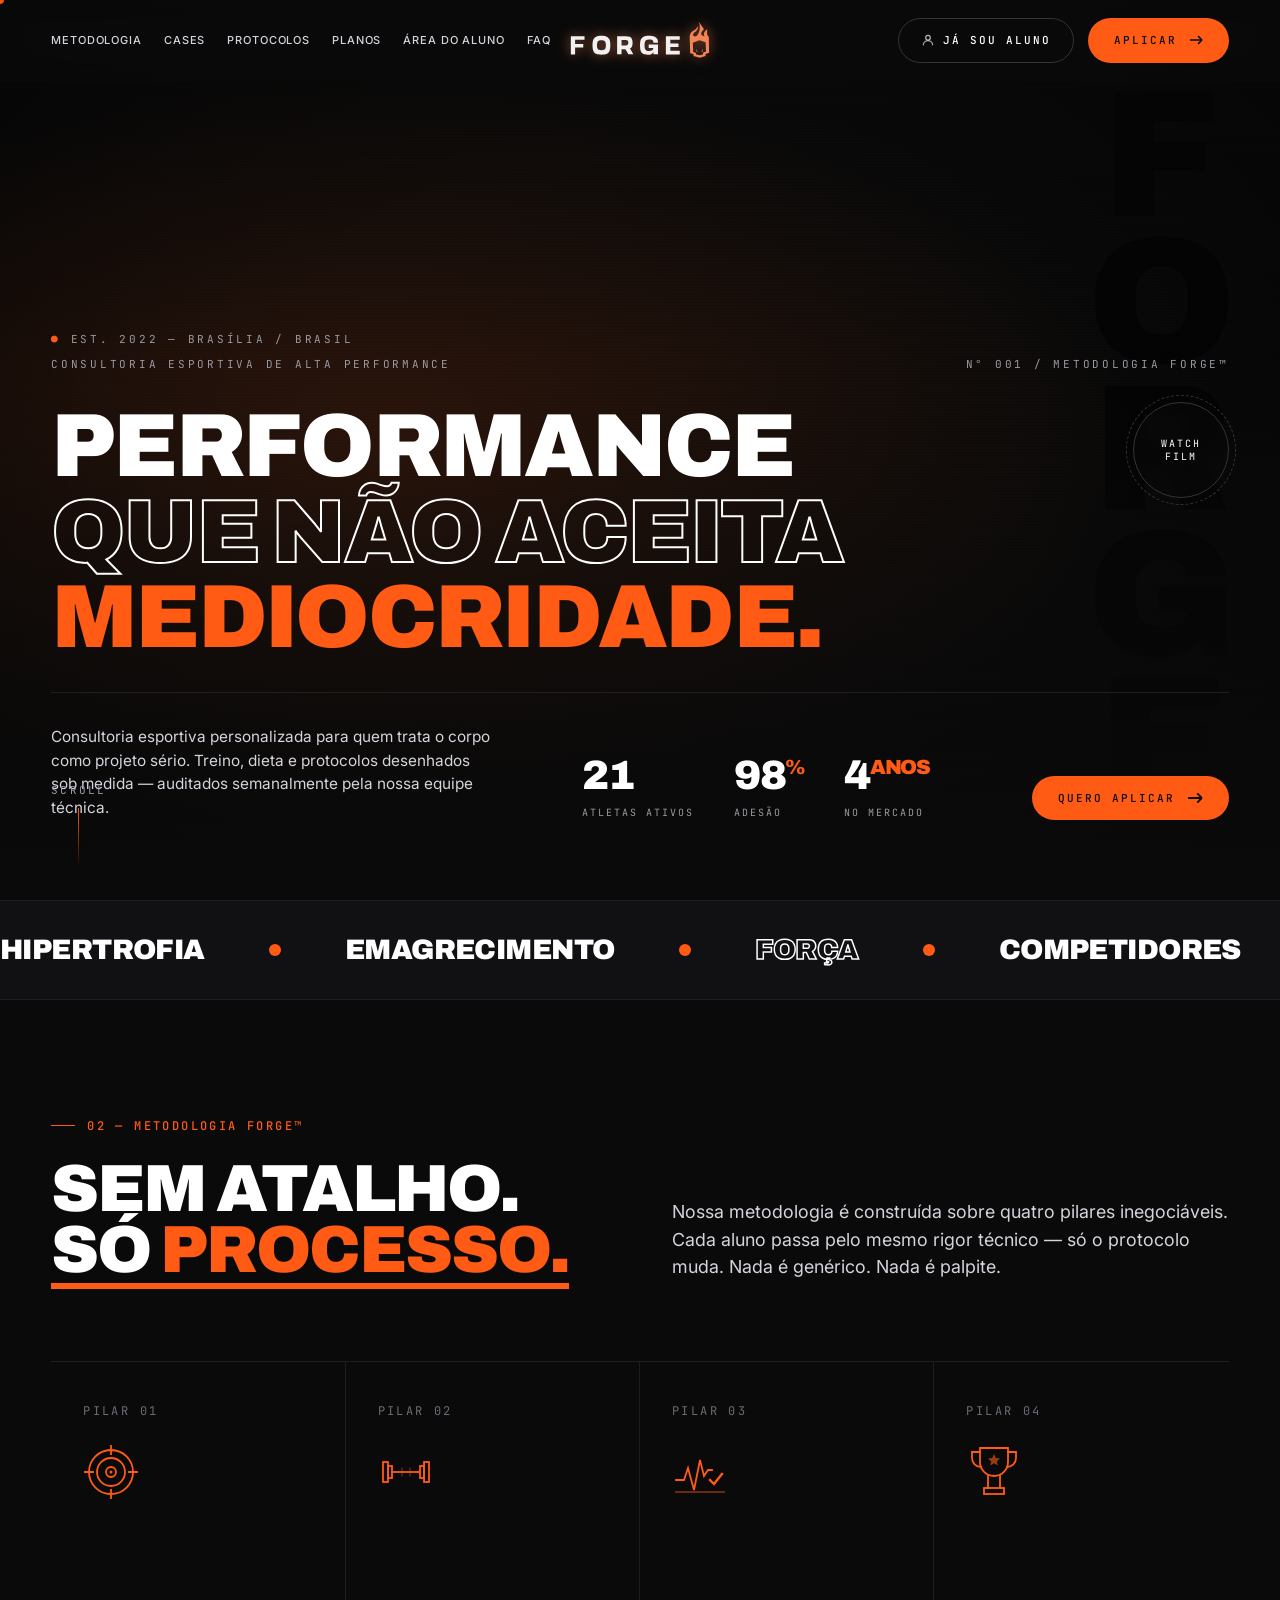
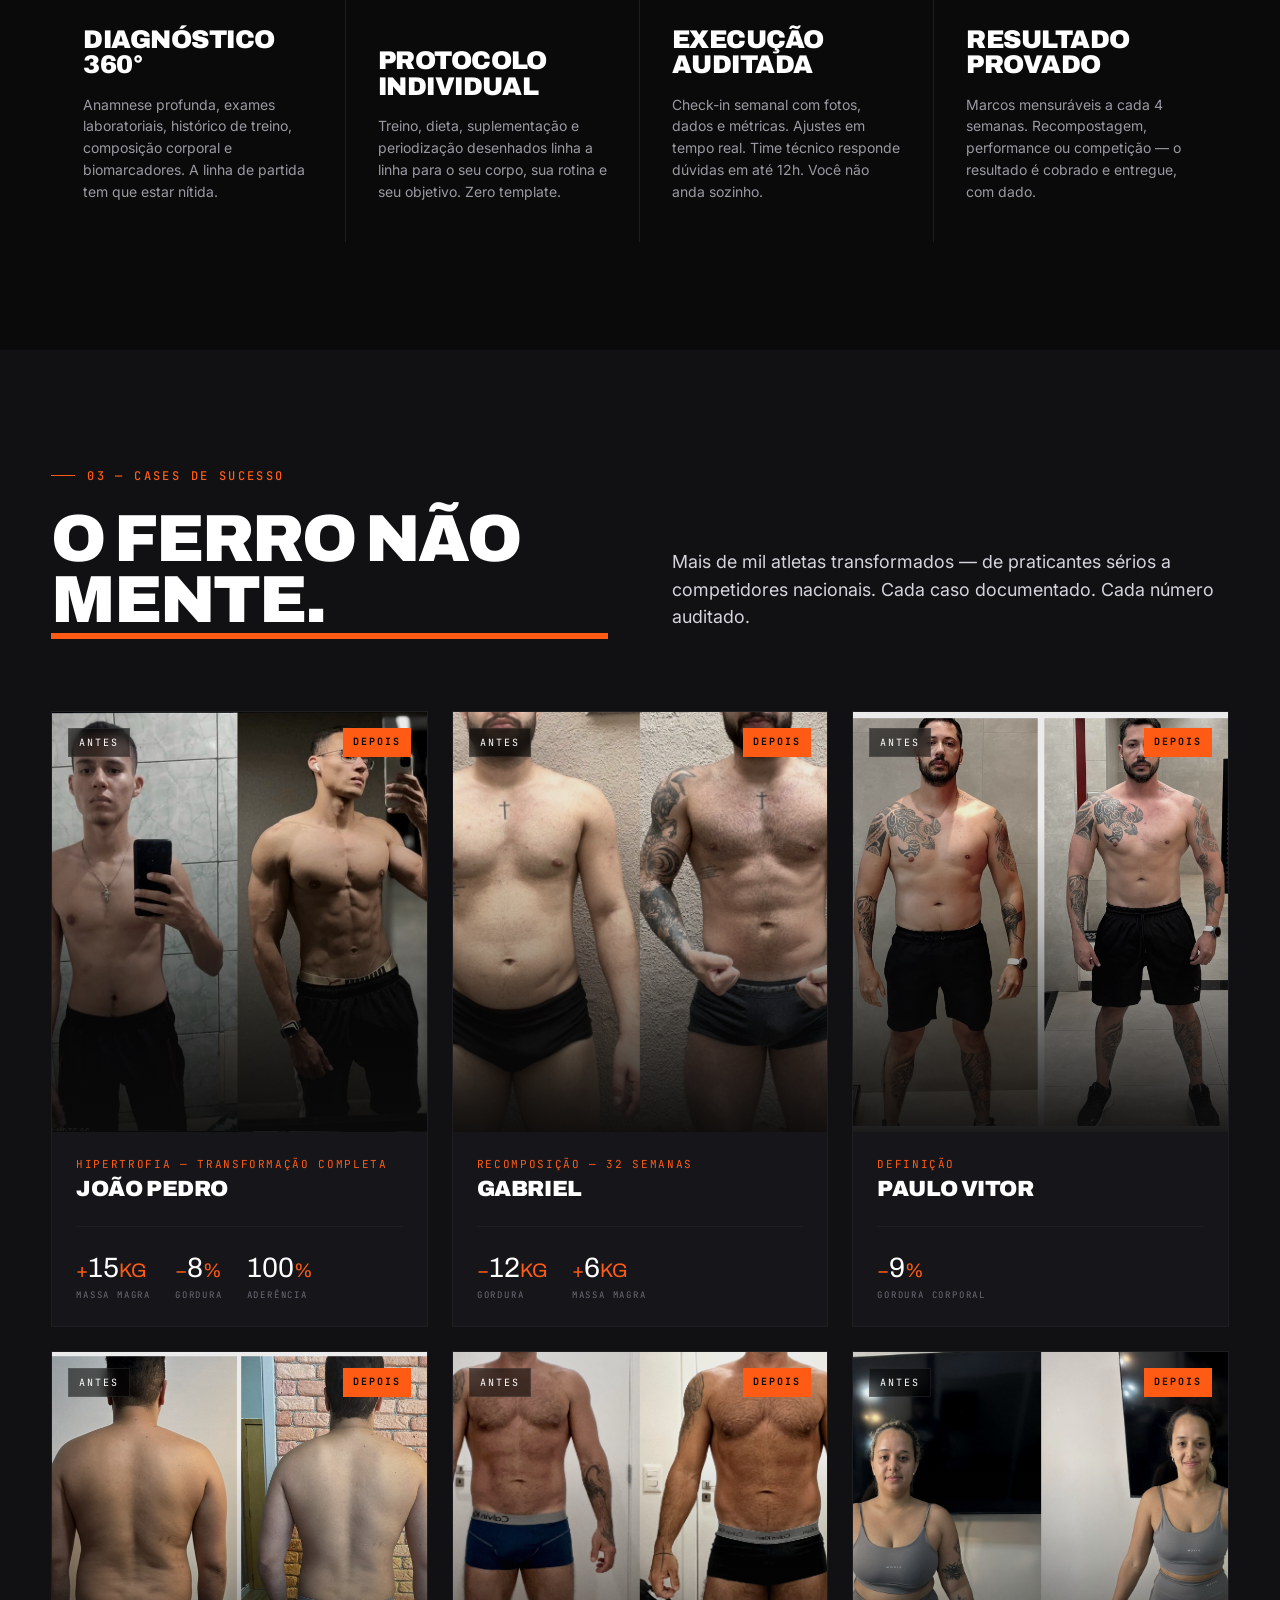
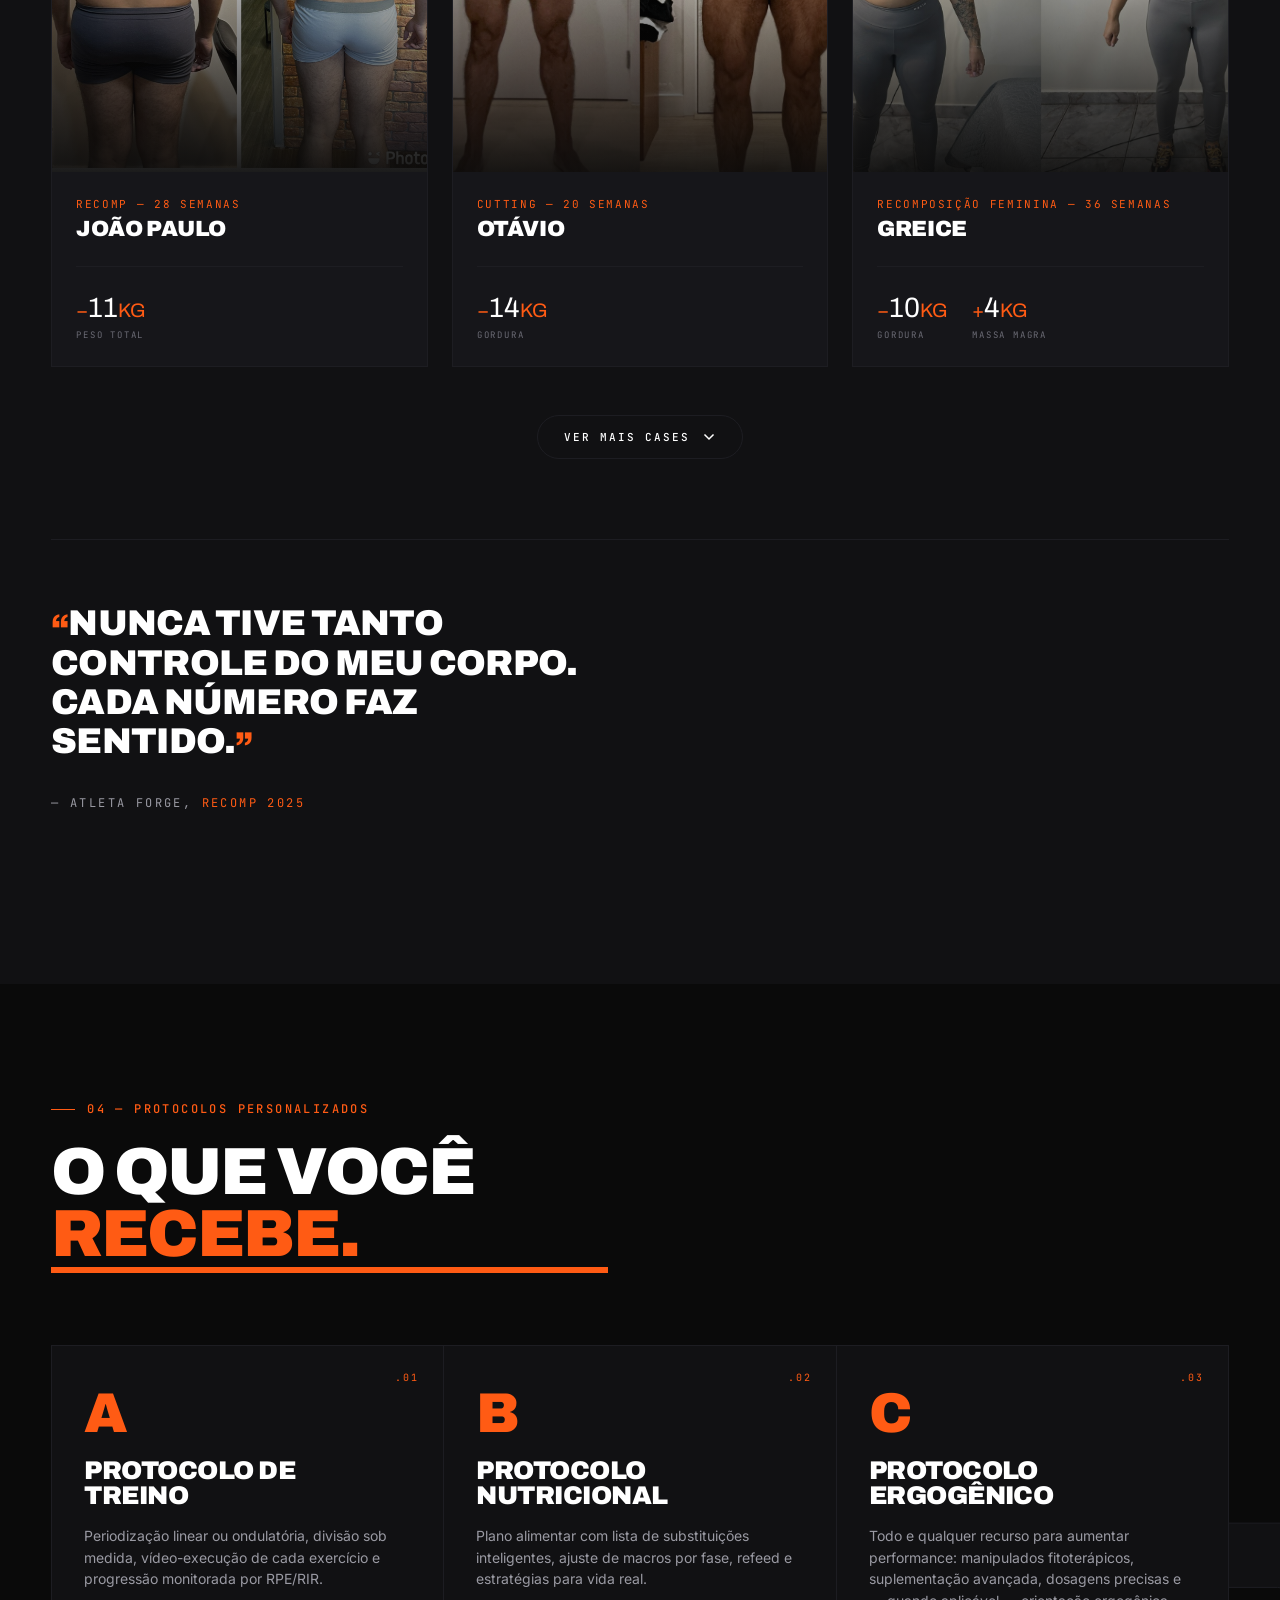
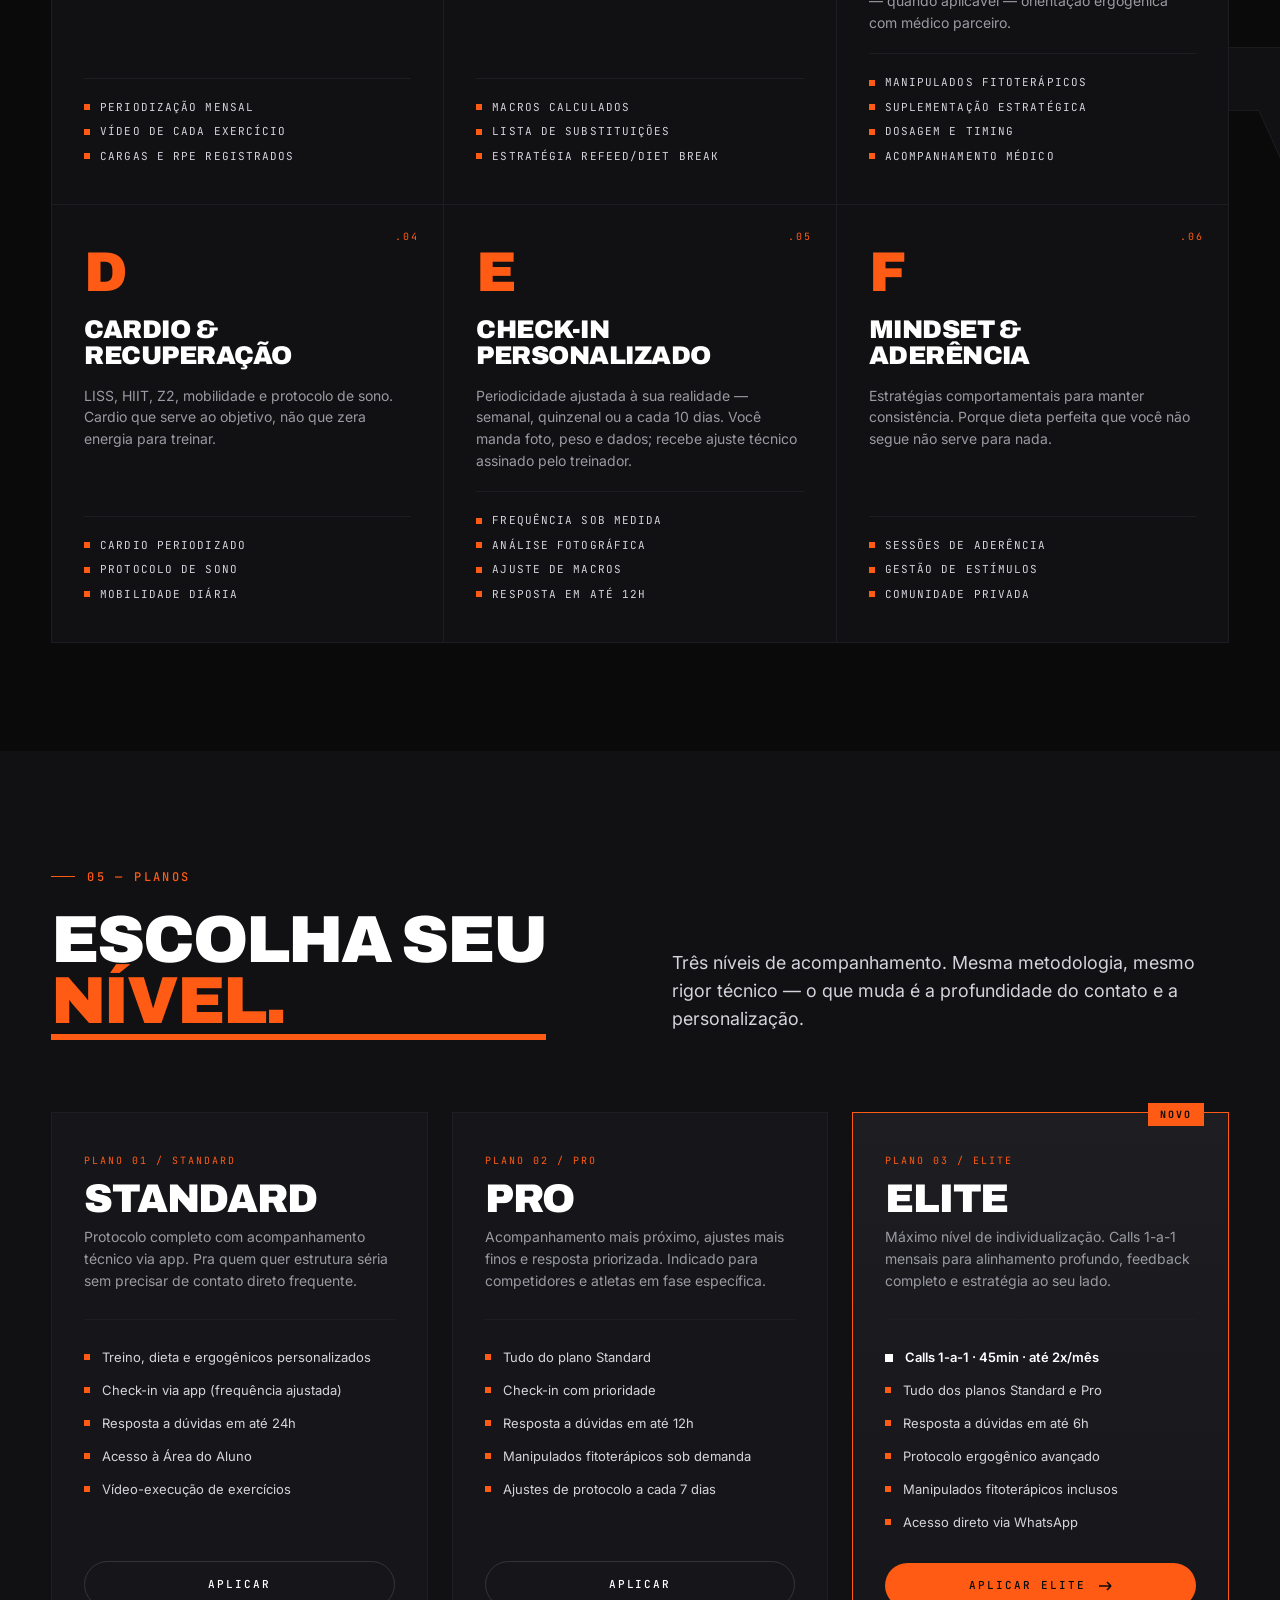
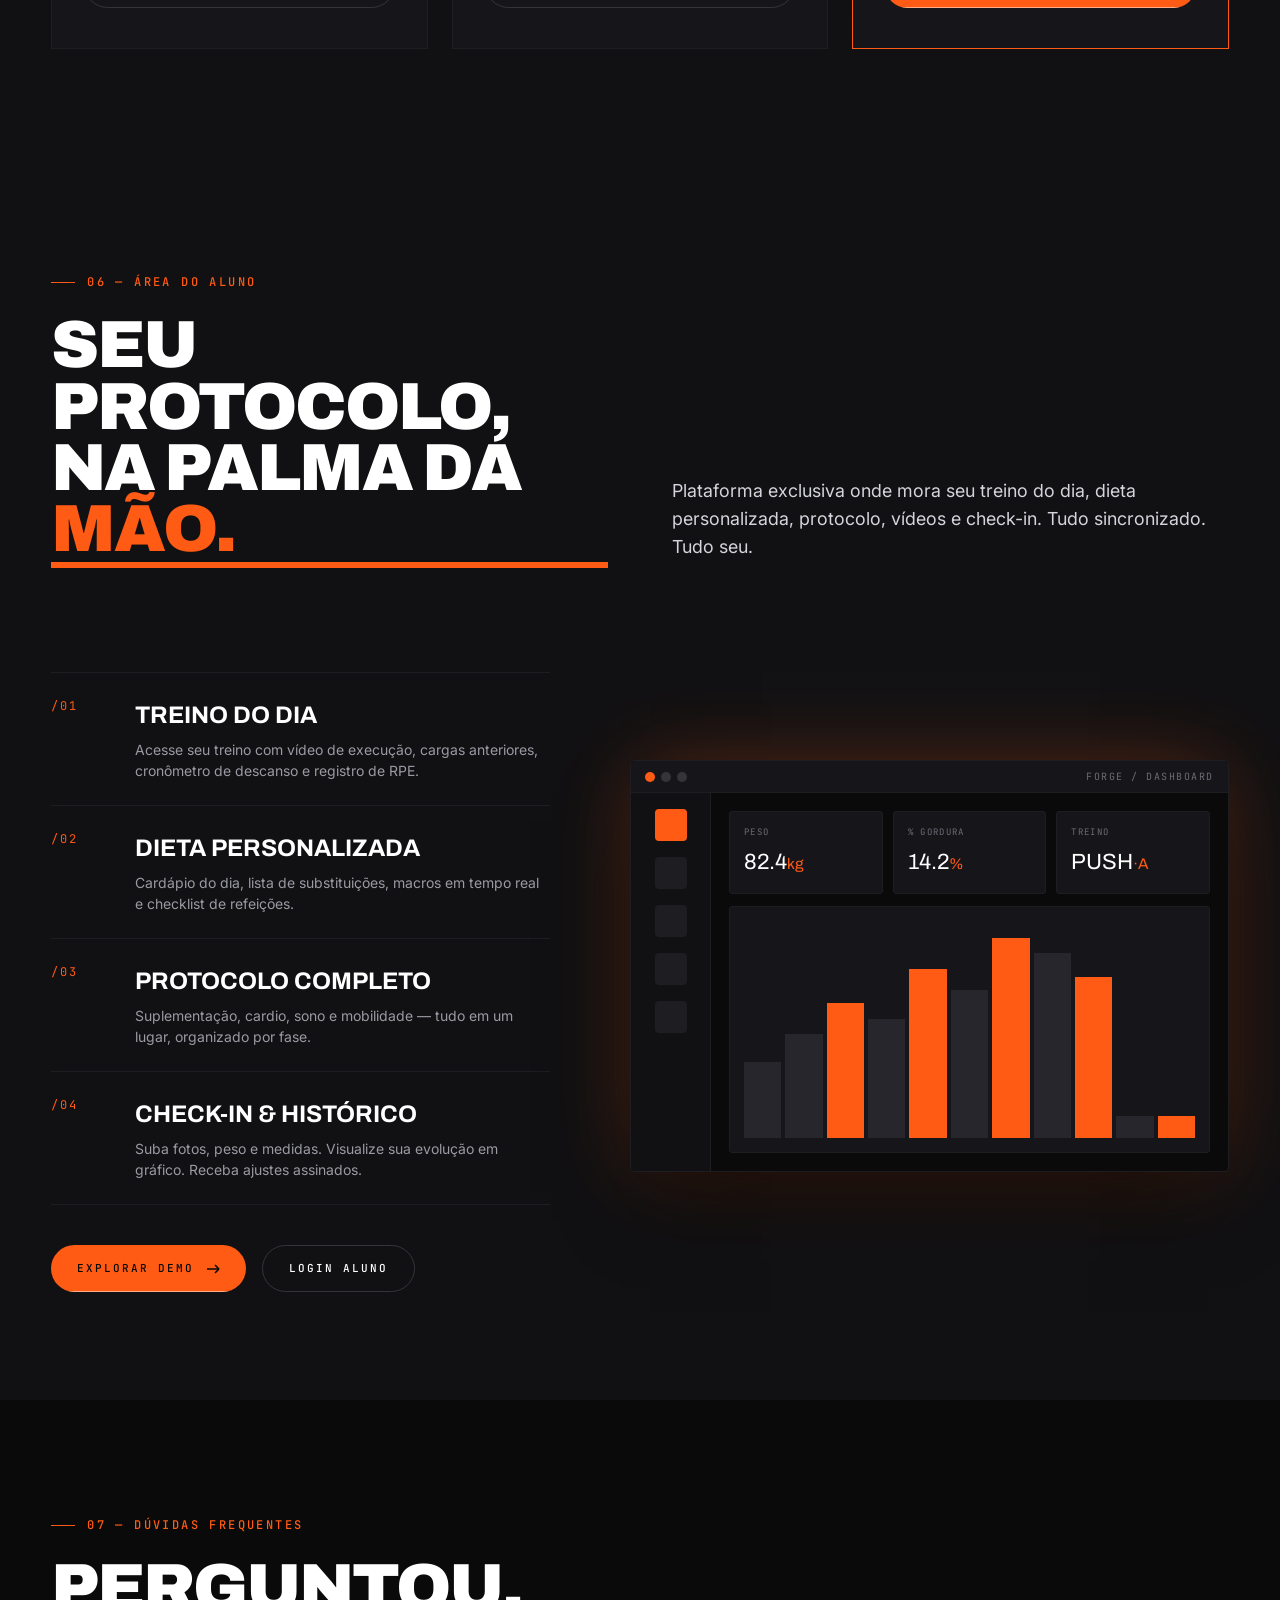
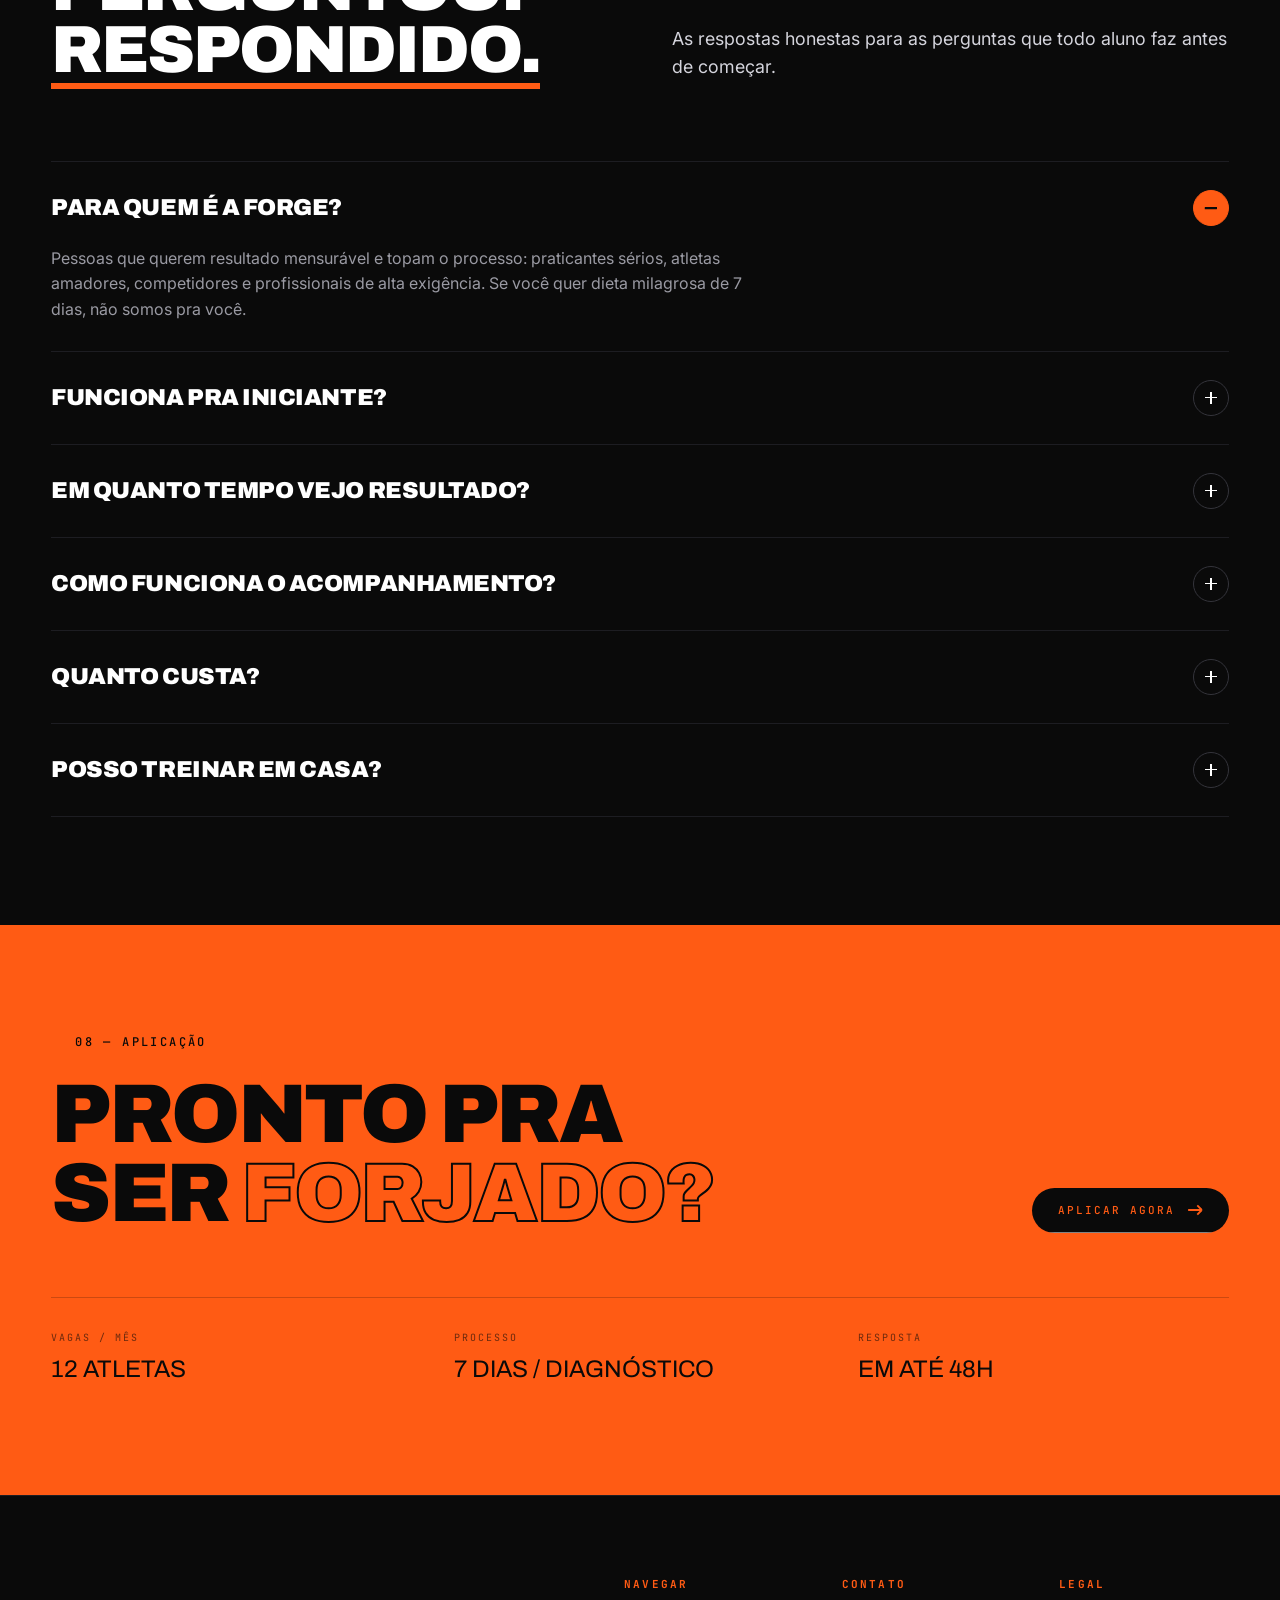
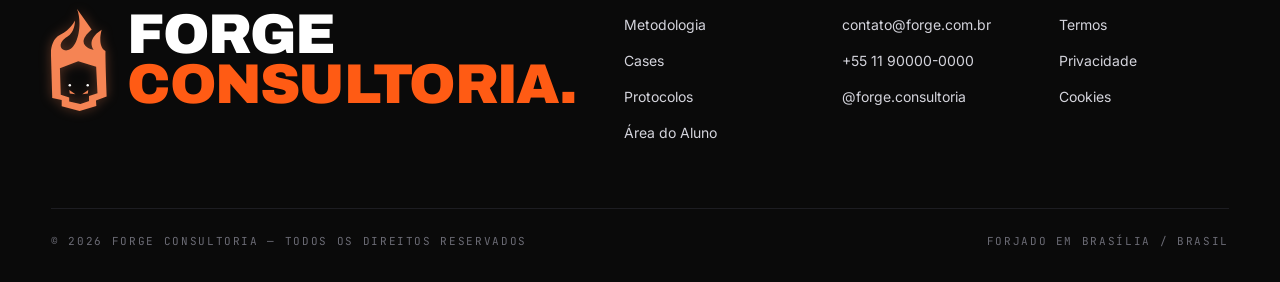
==== commit 08b160a3: "Mobile pass + ship missing secondary pages - Adds aplicar.html / aplicar.css / aplicar.js and area-a" ====
--- a/index.html
+++ b/index.html
@@ -11,6 +11,9 @@
 
 <!-- ============ NAV ============ -->
 <header class="nav">
+  <button class="nav-toggle" type="button" aria-label="Abrir menu" aria-expanded="false" aria-controls="nav-drawer">
+    <span></span><span></span><span></span>
+  </button>
   <nav class="nav-links nav-links-left">
     <a href="#metodologia">Metodologia</a>
     <a href="#cases">Cases</a>
@@ -29,11 +32,44 @@
       </svg>
       <span>Já sou Aluno</span>
     </a>
-    <a href="aplicar.html" class="btn btn-primary nav-cta" style="padding:12px 22px"><span>Aplicar</span>
+    <a href="aplicar.html" class="btn btn-primary nav-cta"><span>Aplicar</span>
       <svg width="14" height="10" viewBox="0 0 14 10" fill="none"><path d="M1 5h12m0 0L9 1m4 4L9 9" stroke="currentColor" stroke-width="1.6"/></svg>
     </a>
   </div>
 </header>
+
+<!-- ============ MOBILE DRAWER ============ -->
+<div class="nav-drawer" id="nav-drawer" aria-hidden="true">
+  <div class="nav-drawer-bg" data-nav-close></div>
+  <aside class="nav-drawer-panel" role="dialog" aria-label="Menu de navegação">
+    <div class="nav-drawer-head">
+      <span data-forge-wordmark="32" class="nav-drawer-mark"></span>
+      <button class="nav-drawer-close" type="button" aria-label="Fechar menu" data-nav-close>
+        <svg width="18" height="18" viewBox="0 0 18 18" fill="none" aria-hidden="true">
+          <path d="M2 2l14 14M16 2L2 16" stroke="currentColor" stroke-width="1.6" stroke-linecap="square"/>
+        </svg>
+      </button>
+    </div>
+    <nav class="nav-drawer-links">
+      <a href="#metodologia" data-nav-close><span class="num">/01</span><span>Metodologia</span></a>
+      <a href="#cases" data-nav-close><span class="num">/02</span><span>Cases</span></a>
+      <a href="#protocolos" data-nav-close><span class="num">/03</span><span>Protocolos</span></a>
+      <a href="#planos" data-nav-close><span class="num">/04</span><span>Planos</span></a>
+      <a href="#area-aluno" data-nav-close><span class="num">/05</span><span>Área do Aluno</span></a>
+      <a href="#faq" data-nav-close><span class="num">/06</span><span>FAQ</span></a>
+    </nav>
+    <div class="nav-drawer-foot">
+      <a href="aplicar.html" class="btn btn-primary nav-drawer-cta"><span>APLICAR</span>
+        <svg width="14" height="10" viewBox="0 0 14 10" fill="none"><path d="M1 5h12m0 0L9 1m4 4L9 9" stroke="currentColor" stroke-width="1.6"/></svg>
+      </a>
+      <a href="area-aluno.html" class="nav-drawer-student">
+        <svg width="14" height="14" viewBox="0 0 24 24" fill="none" stroke="currentColor" stroke-width="2"><path d="M12 12a4 4 0 100-8 4 4 0 000 8zM4 21a8 8 0 0116 0"/></svg>
+        <span>Já sou Aluno</span>
+      </a>
+      <span class="nav-drawer-meta">EST. 2022 — BRASÍLIA / BR</span>
+    </div>
+  </aside>
+</div>
 
 <!-- ============ HERO ============ -->
 <section class="hero" id="top">
--- a/styles.css
+++ b/styles.css
@@ -225,6 +225,199 @@
   .nav { grid-template-columns: 1fr auto 1fr; }
 }
 
+/* ============ MOBILE NAV TOGGLE + DRAWER ============ */
+.nav-toggle {
+  display: none;
+  width: 44px; height: 44px;
+  border: 1px solid var(--chumbo-500);
+  background: rgba(10,10,10,0.55);
+  backdrop-filter: blur(8px);
+  border-radius: 50%;
+  cursor: pointer;
+  padding: 0;
+  position: relative;
+  transition: border-color 0.25s, background 0.25s;
+  flex-shrink: 0;
+}
+.nav-toggle span {
+  position: absolute;
+  left: 50%;
+  width: 16px;
+  height: 1.5px;
+  background: var(--white);
+  transform: translateX(-50%);
+  transition: transform 0.3s var(--ease-out), opacity 0.2s, background 0.25s;
+}
+.nav-toggle span:nth-child(1) { top: 16px; }
+.nav-toggle span:nth-child(2) { top: 21.5px; }
+.nav-toggle span:nth-child(3) { top: 27px; }
+.nav-toggle:hover { border-color: var(--orange); }
+.nav-toggle:hover span { background: var(--orange); }
+body.nav-open .nav-toggle span:nth-child(1) { transform: translate(-50%, 5.5px) rotate(45deg); }
+body.nav-open .nav-toggle span:nth-child(2) { opacity: 0; }
+body.nav-open .nav-toggle span:nth-child(3) { transform: translate(-50%, -5.5px) rotate(-45deg); }
+
+.nav-drawer {
+  position: fixed;
+  inset: 0;
+  z-index: 200;
+  pointer-events: none;
+  visibility: hidden;
+}
+.nav-drawer-bg {
+  position: absolute;
+  inset: 0;
+  background: rgba(10,10,10,0.65);
+  backdrop-filter: blur(6px);
+  -webkit-backdrop-filter: blur(6px);
+  opacity: 0;
+  transition: opacity 0.4s var(--ease-out);
+}
+.nav-drawer-panel {
+  position: absolute;
+  top: 0; right: 0; bottom: 0;
+  width: min(380px, 88vw);
+  background: var(--chumbo-900);
+  border-left: 1px solid var(--chumbo-700);
+  display: flex;
+  flex-direction: column;
+  transform: translateX(100%);
+  transition: transform 0.45s var(--ease-out);
+  overflow-y: auto;
+  overscroll-behavior: contain;
+}
+.nav-drawer-panel::before {
+  content: '';
+  position: absolute;
+  inset: 0;
+  background-image:
+    repeating-linear-gradient(0deg, rgba(255,91,20,0.04) 0 1px, transparent 1px 4px),
+    radial-gradient(ellipse at top right, rgba(255,91,20,0.08), transparent 60%);
+  pointer-events: none;
+  z-index: 0;
+}
+.nav-drawer-panel > * { position: relative; z-index: 1; }
+body.nav-open .nav-drawer { pointer-events: auto; visibility: visible; }
+body.nav-open .nav-drawer-bg { opacity: 1; }
+body.nav-open .nav-drawer-panel { transform: translateX(0); }
+.nav-drawer-head {
+  display: flex;
+  align-items: center;
+  justify-content: space-between;
+  padding: 22px 26px;
+  border-bottom: 1px solid var(--chumbo-700);
+}
+.nav-drawer-mark {
+  height: 32px;
+  width: auto;
+  display: inline-block;
+  filter: drop-shadow(0 0 8px rgba(245,132,84,0.25));
+}
+.nav-drawer-close {
+  width: 40px; height: 40px;
+  border: 1px solid var(--chumbo-500);
+  border-radius: 50%;
+  background: transparent;
+  color: var(--white);
+  display: grid;
+  place-items: center;
+  cursor: pointer;
+  transition: all 0.25s;
+}
+.nav-drawer-close:hover { border-color: var(--orange); color: var(--orange); }
+.nav-drawer-links {
+  display: flex;
+  flex-direction: column;
+  padding: 14px 0;
+  flex: 1;
+}
+.nav-drawer-links a {
+  display: grid;
+  grid-template-columns: 56px 1fr;
+  gap: 16px;
+  align-items: center;
+  padding: 18px 26px;
+  font-family: var(--display);
+  font-weight: 900;
+  font-size: 22px;
+  text-transform: uppercase;
+  color: var(--white);
+  letter-spacing: -0.02em;
+  border-bottom: 1px solid var(--chumbo-800);
+  transition: color 0.25s, padding-left 0.3s var(--ease-out), background 0.25s;
+  position: relative;
+  overflow: hidden;
+}
+.nav-drawer-links a::before {
+  content: '';
+  position: absolute;
+  left: 0; top: 0; bottom: 0;
+  width: 3px;
+  background: var(--orange);
+  transform: scaleY(0);
+  transform-origin: top;
+  transition: transform 0.3s var(--ease-out);
+}
+.nav-drawer-links a:hover,
+.nav-drawer-links a:active {
+  color: var(--orange);
+  padding-left: 32px;
+  background: rgba(255,91,20,0.04);
+}
+.nav-drawer-links a:hover::before,
+.nav-drawer-links a:active::before { transform: scaleY(1); }
+.nav-drawer-links .num {
+  font-family: var(--mono);
+  font-size: 11px;
+  font-weight: 500;
+  letter-spacing: 0.2em;
+  color: var(--orange);
+}
+.nav-drawer-foot {
+  border-top: 1px solid var(--chumbo-700);
+  padding: 22px 26px 28px;
+  display: flex;
+  flex-direction: column;
+  gap: 14px;
+  background: var(--black);
+}
+.nav-drawer-cta {
+  width: 100%;
+  justify-content: space-between;
+  padding: 16px 24px;
+}
+.nav-drawer-student {
+  display: inline-flex;
+  align-items: center;
+  justify-content: center;
+  gap: 10px;
+  font-family: var(--mono);
+  font-size: 11px;
+  letter-spacing: 0.18em;
+  text-transform: uppercase;
+  color: var(--white);
+  padding: 14px 22px;
+  border: 1px solid var(--chumbo-500);
+  border-radius: 100px;
+  transition: all 0.25s;
+}
+.nav-drawer-student:hover { border-color: var(--orange); color: var(--orange); }
+.nav-drawer-meta {
+  font-family: var(--mono);
+  font-size: 10px;
+  letter-spacing: 0.2em;
+  color: var(--chumbo-300);
+  text-transform: uppercase;
+  text-align: center;
+  margin-top: 4px;
+}
+
+@media (max-width: 1180px) {
+  .nav-toggle { display: inline-block; }
+  .nav { gap: 12px; }
+  .nav-actions { gap: 8px; }
+}
+
 /* ============ FORGE LOGO ANIMATIONS ============ */
 .forge-logo-wrap { display: inline-block; position: relative; }
 .forge-logo-img {
@@ -1422,3 +1615,169 @@
   mix-blend-mode: difference;
 }
 @media (pointer: coarse) { .cursor-dot { display: none; } }
+
+/* ============ MOBILE OVERRIDES ============ */
+/* Tablet-down: tighten spacing, make hero readable */
+@media (max-width: 880px) {
+  section { padding: clamp(64px, 10vh, 110px) 0; }
+
+  .nav { padding: 12px var(--gutter); }
+  .nav-wordmark { height: 28px; }
+  .nav-cta { padding: 10px 16px !important; font-size: 10px; gap: 8px; }
+  .nav-cta svg { width: 12px; height: 8px; }
+  .nav-student { padding: 10px 11px; }
+
+  .hero { padding-top: 96px; padding-bottom: 56px; min-height: 92vh; }
+  .hero-meta { margin-bottom: 24px; gap: 12px; }
+  .hero-meta-tag { font-size: 10px; letter-spacing: 0.2em; }
+  .hero-title { margin-bottom: 24px; }
+  .hero-bottom { padding-top: 24px; gap: 20px; }
+  .hero-stats { gap: 24px; flex-wrap: wrap; }
+  .hero-scroll { display: none; }
+
+  .marquee { padding: 18px 0; }
+  .marquee-track { gap: 40px; }
+  .marquee-track > * { gap: 40px; }
+
+  .section-head { margin-bottom: 40px !important; gap: 20px !important; }
+
+  .testimonial-band { margin-top: 56px; padding: 40px 0; }
+
+  .protocolos-bg { font-size: clamp(180px, 38vw, 360px); right: -25%; }
+
+  .plan { padding: 32px 24px; }
+  .plan.featured::before { right: 16px; }
+  .plan-name { font-size: 34px; }
+
+  .area-mock-content { grid-template-columns: 56px 1fr; }
+  .area-mock-side i { width: 24px; height: 24px; }
+  .area-mock-main { padding: 14px; gap: 10px; }
+  .area-mock-card { padding: 10px; }
+  .area-mock-card .val { font-size: 18px; }
+  .area-mock-row { gap: 8px; }
+
+  .faq-q { gap: 16px; }
+  .faq-toggle { width: 32px; height: 32px; }
+}
+
+/* Phone: hard reset of dense layouts */
+@media (max-width: 600px) {
+  :root { --gutter: 20px; }
+
+  section { padding: 64px 0; }
+
+  /* Nav: hamburger left · wordmark center · single CTA right */
+  .nav { padding: 10px var(--gutter); }
+  .nav-wordmark { height: 26px; }
+  .nav-student { display: none; }
+  .nav-cta { padding: 9px 14px !important; font-size: 10px; }
+
+  .hero {
+    padding-top: 84px;
+    padding-bottom: 48px;
+    min-height: 88vh;
+    align-items: flex-end;
+  }
+  .hero-figure { display: none !important; }
+  .hero-title { font-size: clamp(36px, 11vw, 56px); margin-bottom: 20px; }
+  .hero-title .stroke { -webkit-text-stroke-width: 1.5px; }
+  .hero-meta { flex-direction: column; align-items: flex-start; gap: 6px; margin-bottom: 18px; }
+  .hero-meta-left { gap: 4px; }
+  .hero-desc { font-size: 14px; max-width: none; }
+  .hero-stats { gap: 20px; }
+  .hero-stat-num { font-size: 28px; }
+  .hero-stat-num sup { font-size: 0.45em; }
+  .hero-stat-label { font-size: 9px; margin-top: 4px; }
+  .hero-bottom .btn-primary { width: 100%; justify-content: center; padding: 14px 22px; }
+
+  .marquee-track { font-size: 18px; gap: 32px; }
+  .marquee-track > * { gap: 32px; }
+  .marquee-track .dot { width: 8px; height: 8px; }
+
+  .pillar { padding: 32px 24px; min-height: auto; }
+  .pillar-icon { width: 44px; height: 44px; margin: 18px 0; }
+  .pillar-title { font-size: 22px; }
+  .pillar-desc { font-size: 13px; }
+
+  .case-img { height: 320px; }
+  .case-info { padding: 20px; }
+  .case-name { font-size: 20px; }
+  .case-meta { gap: 16px; flex-wrap: wrap; margin-top: 16px; padding-top: 16px; }
+  .case-meta-item .num { font-size: 24px; }
+  .cases-more-wrap { margin-top: 32px; }
+
+  .testimonial { font-size: 22px; max-width: 100%; }
+  .testimonial-author { font-size: 11px; margin-top: 20px; }
+
+  .protocol { padding: 32px 24px; min-height: auto; }
+  .protocol-num { font-size: 44px; }
+  .protocol-tag { top: 18px; right: 18px; }
+
+  .plan { padding: 28px 22px; }
+  .plan-name { font-size: 30px; }
+  .plan-features li { font-size: 13px; }
+
+  .area-preview-grid { gap: 36px !important; }
+  .area-features li { grid-template-columns: 44px 1fr; gap: 16px; padding: 18px 0; }
+  .area-features li h4 { font-size: 18px; }
+  .area-features li p { font-size: 13px; }
+  .area-cta { gap: 12px; }
+  .area-cta .btn { width: 100%; justify-content: center; }
+  .area-mock { aspect-ratio: 4/3; }
+  .area-mock-content { grid-template-columns: 48px 1fr; }
+  .area-mock-side { padding: 12px 0; gap: 10px; }
+  .area-mock-side i { width: 22px; height: 22px; }
+  .area-mock-card .lbl { font-size: 8px; }
+  .area-mock-card .val { font-size: 16px; }
+
+  .faq-item { padding: 22px 0; }
+  .faq-q { gap: 14px; }
+  .faq-q-text { font-size: 17px; }
+  .faq-toggle { width: 28px; height: 28px; }
+  .faq-toggle::before { width: 10px; }
+  .faq-toggle::after { height: 10px; }
+  .faq-a { font-size: 14px; }
+
+  .cta-final-content { gap: 32px; }
+  .cta-final-title { font-size: clamp(34px, 11vw, 60px); }
+  .cta-final .btn-primary { width: 100%; justify-content: space-between; }
+  .cta-final-meta { margin-top: 40px; padding-top: 24px; }
+  .cta-final-meta-item .val { font-size: 18px; }
+
+  .footer { padding: 56px 0 24px; }
+  .footer-grid { grid-template-columns: 1fr !important; gap: 36px; margin-bottom: 40px; }
+  .footer-brand { font-size: 36px; }
+  .footer-bottom { flex-direction: column; gap: 8px; align-items: flex-start; font-size: 10px; }
+}
+
+/* Tiny phones */
+@media (max-width: 380px) {
+  .nav-wordmark { height: 24px; }
+  .nav-cta span { display: none; }
+  .nav-cta { padding: 9px 12px !important; }
+  .hero-title { font-size: 34px; }
+  .hero-stats { gap: 16px; }
+  .hero-stat-num { font-size: 24px; }
+  .case-img { height: 280px; }
+}
+
+/* Reduced-motion guard */
+@media (prefers-reduced-motion: reduce) {
+  .hero-title .word > span,
+  .marquee-track,
+  .hero-scroll-line,
+  .hero-play::before,
+  .forge-logo-img,
+  .hero-mesh::after,
+  .hero-video-inner::before {
+    animation: none !important;
+  }
+  .reveal, .reveal-text > *, .reveal-stagger > * {
+    transition: none !important;
+    opacity: 1 !important;
+    transform: none !important;
+  }
+}
+
+/* Lock body scroll while drawer open */
+body.nav-open { overflow: hidden; }
